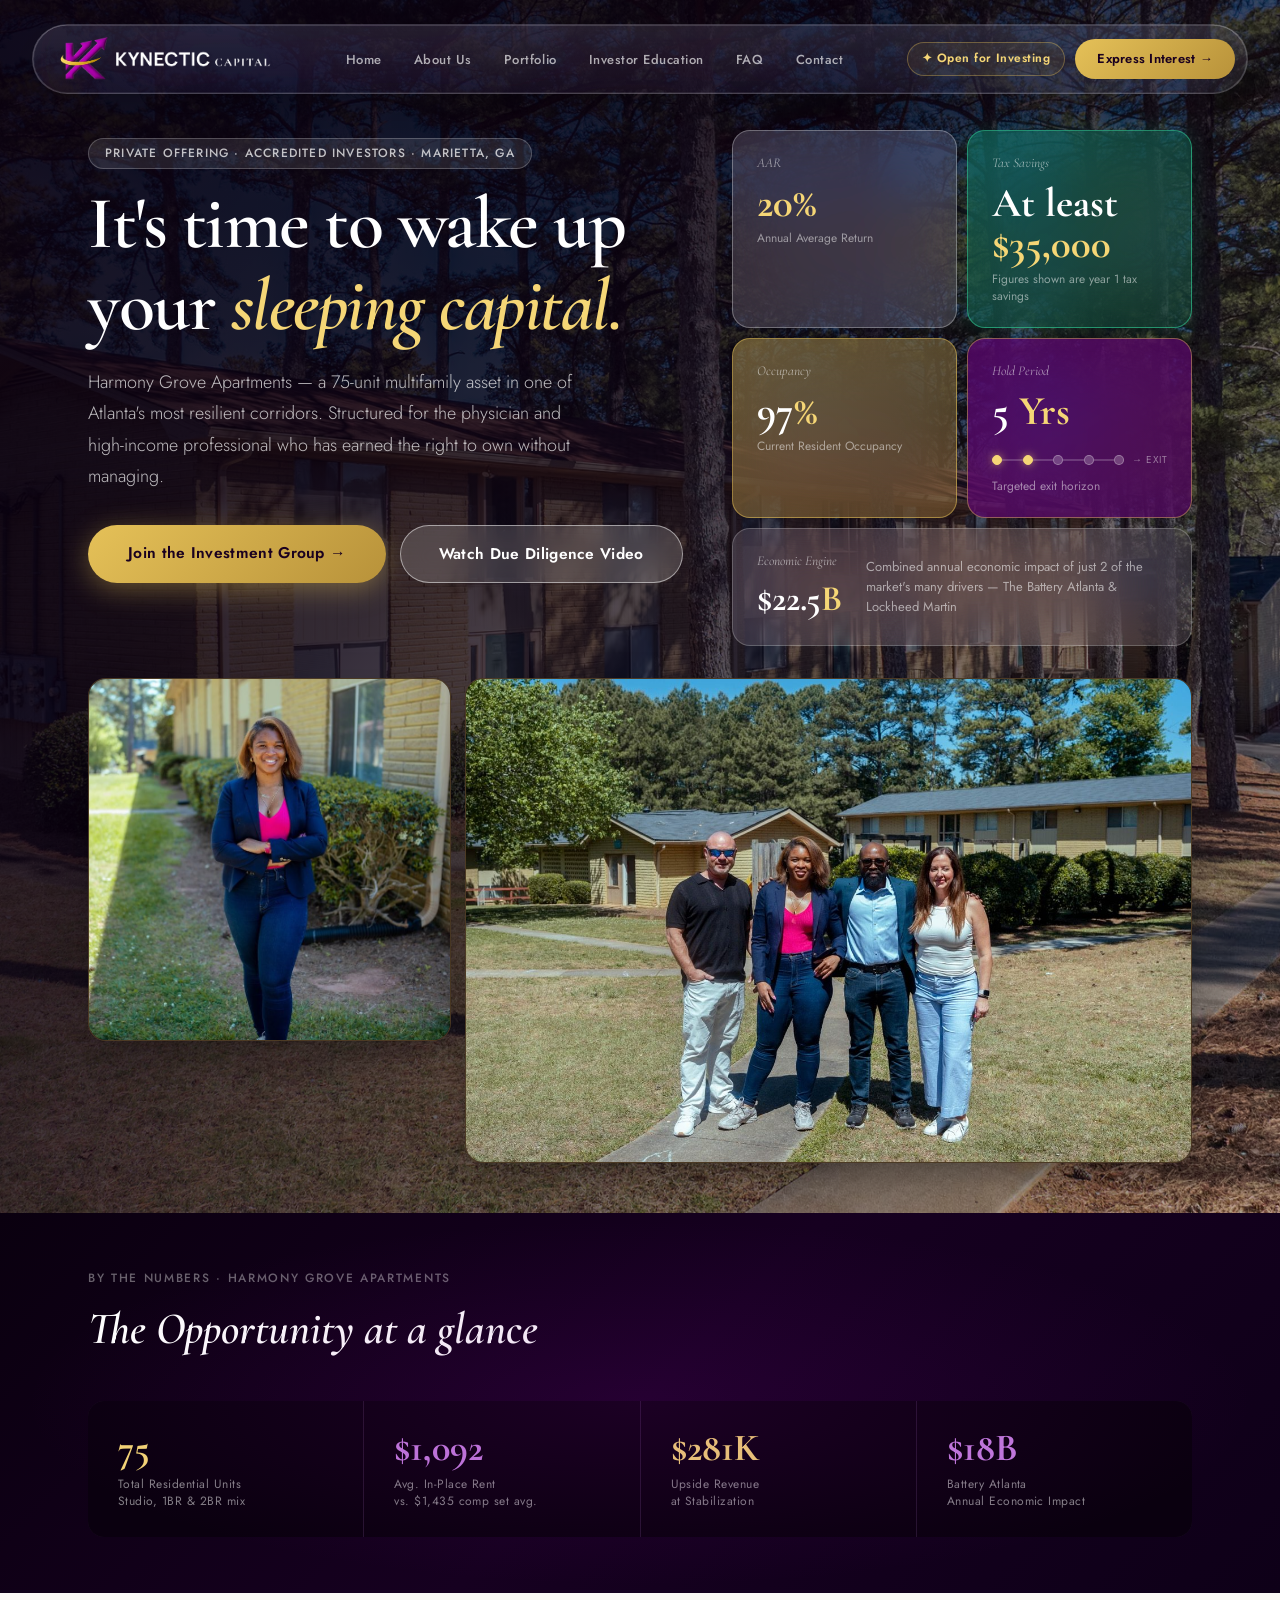
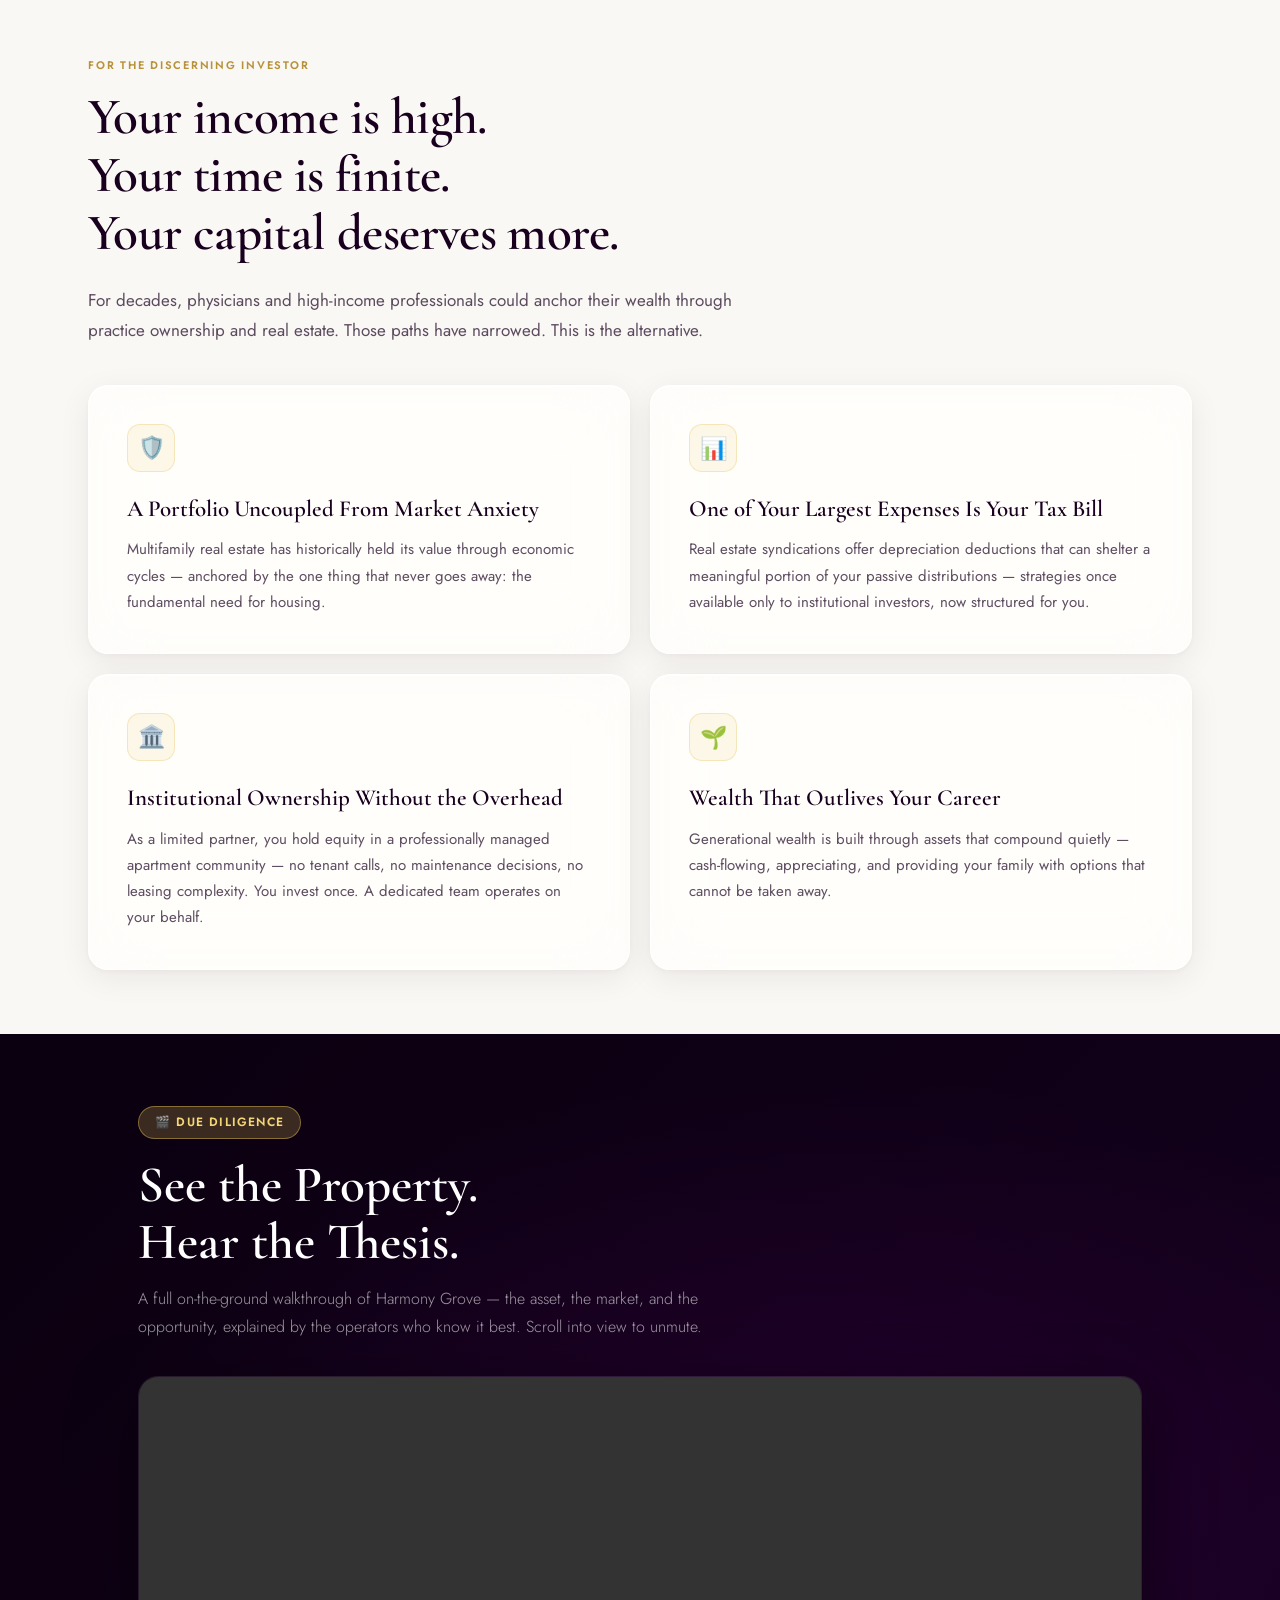
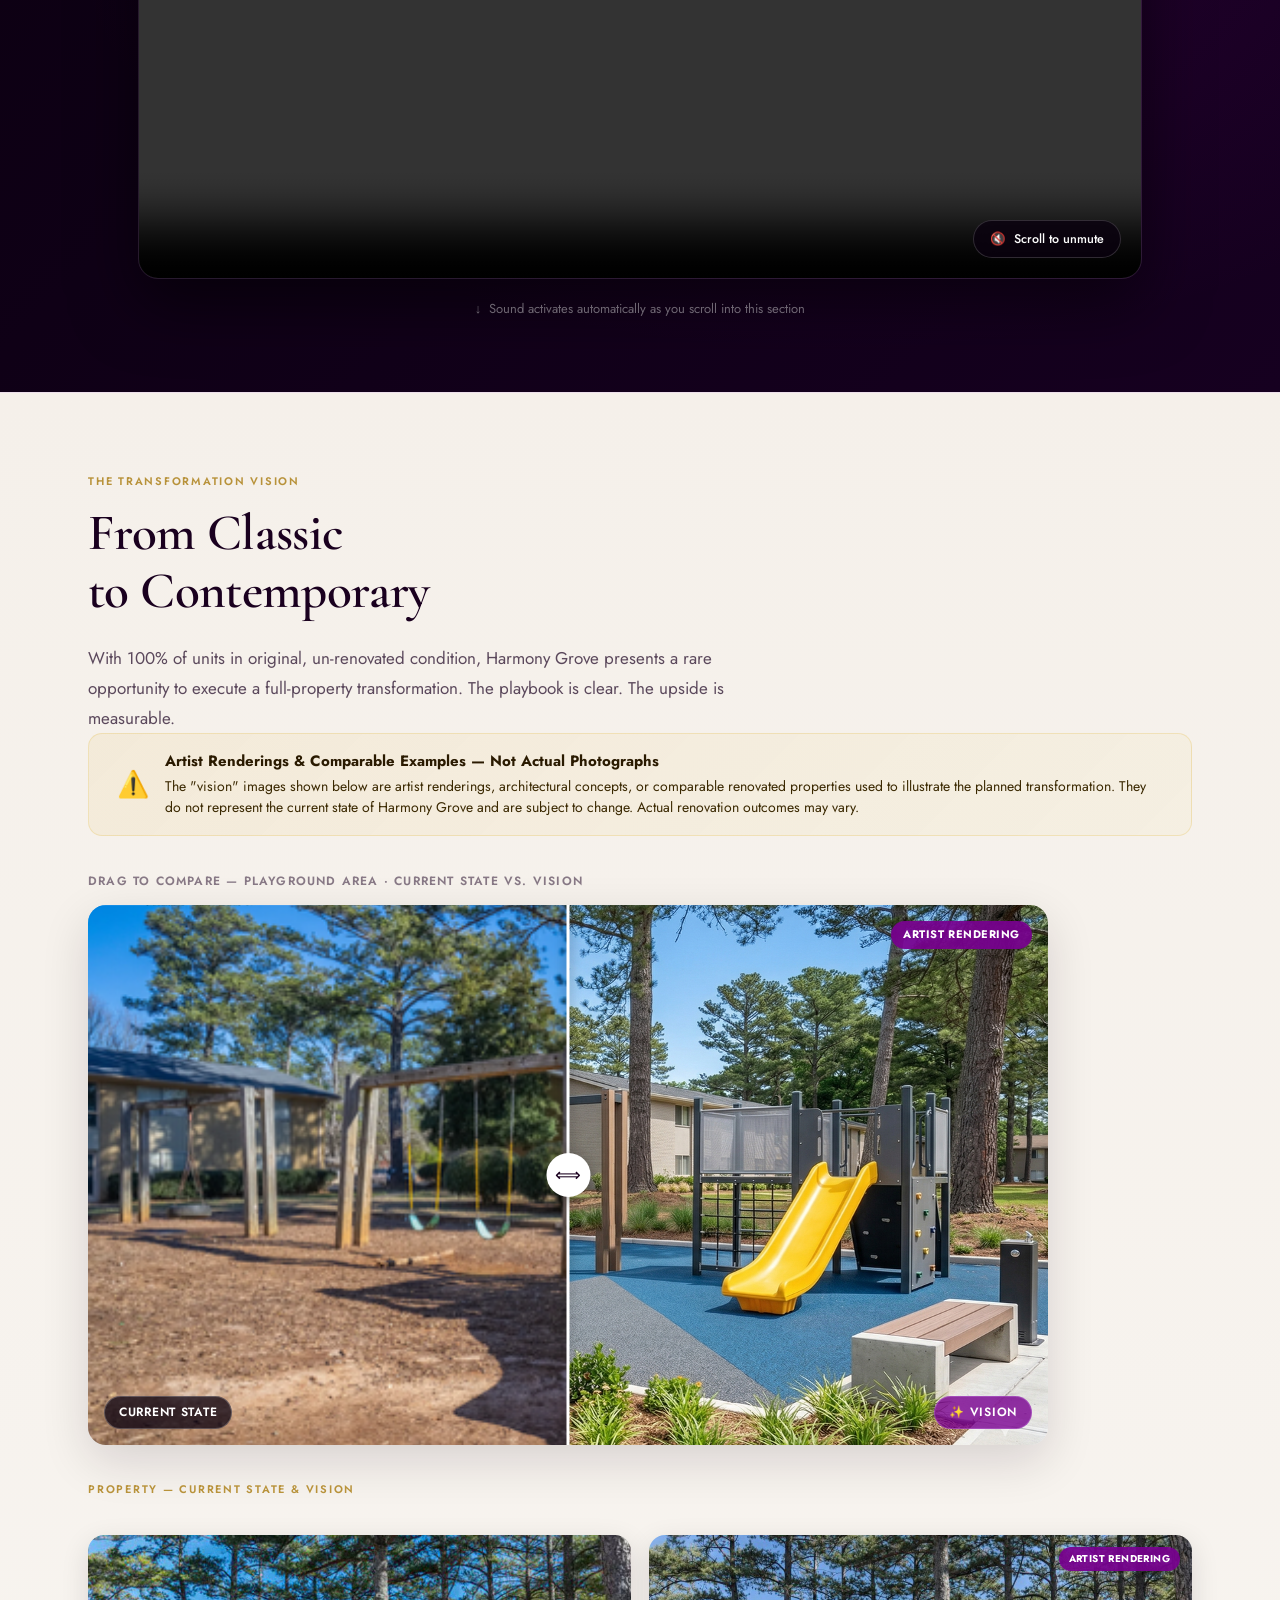
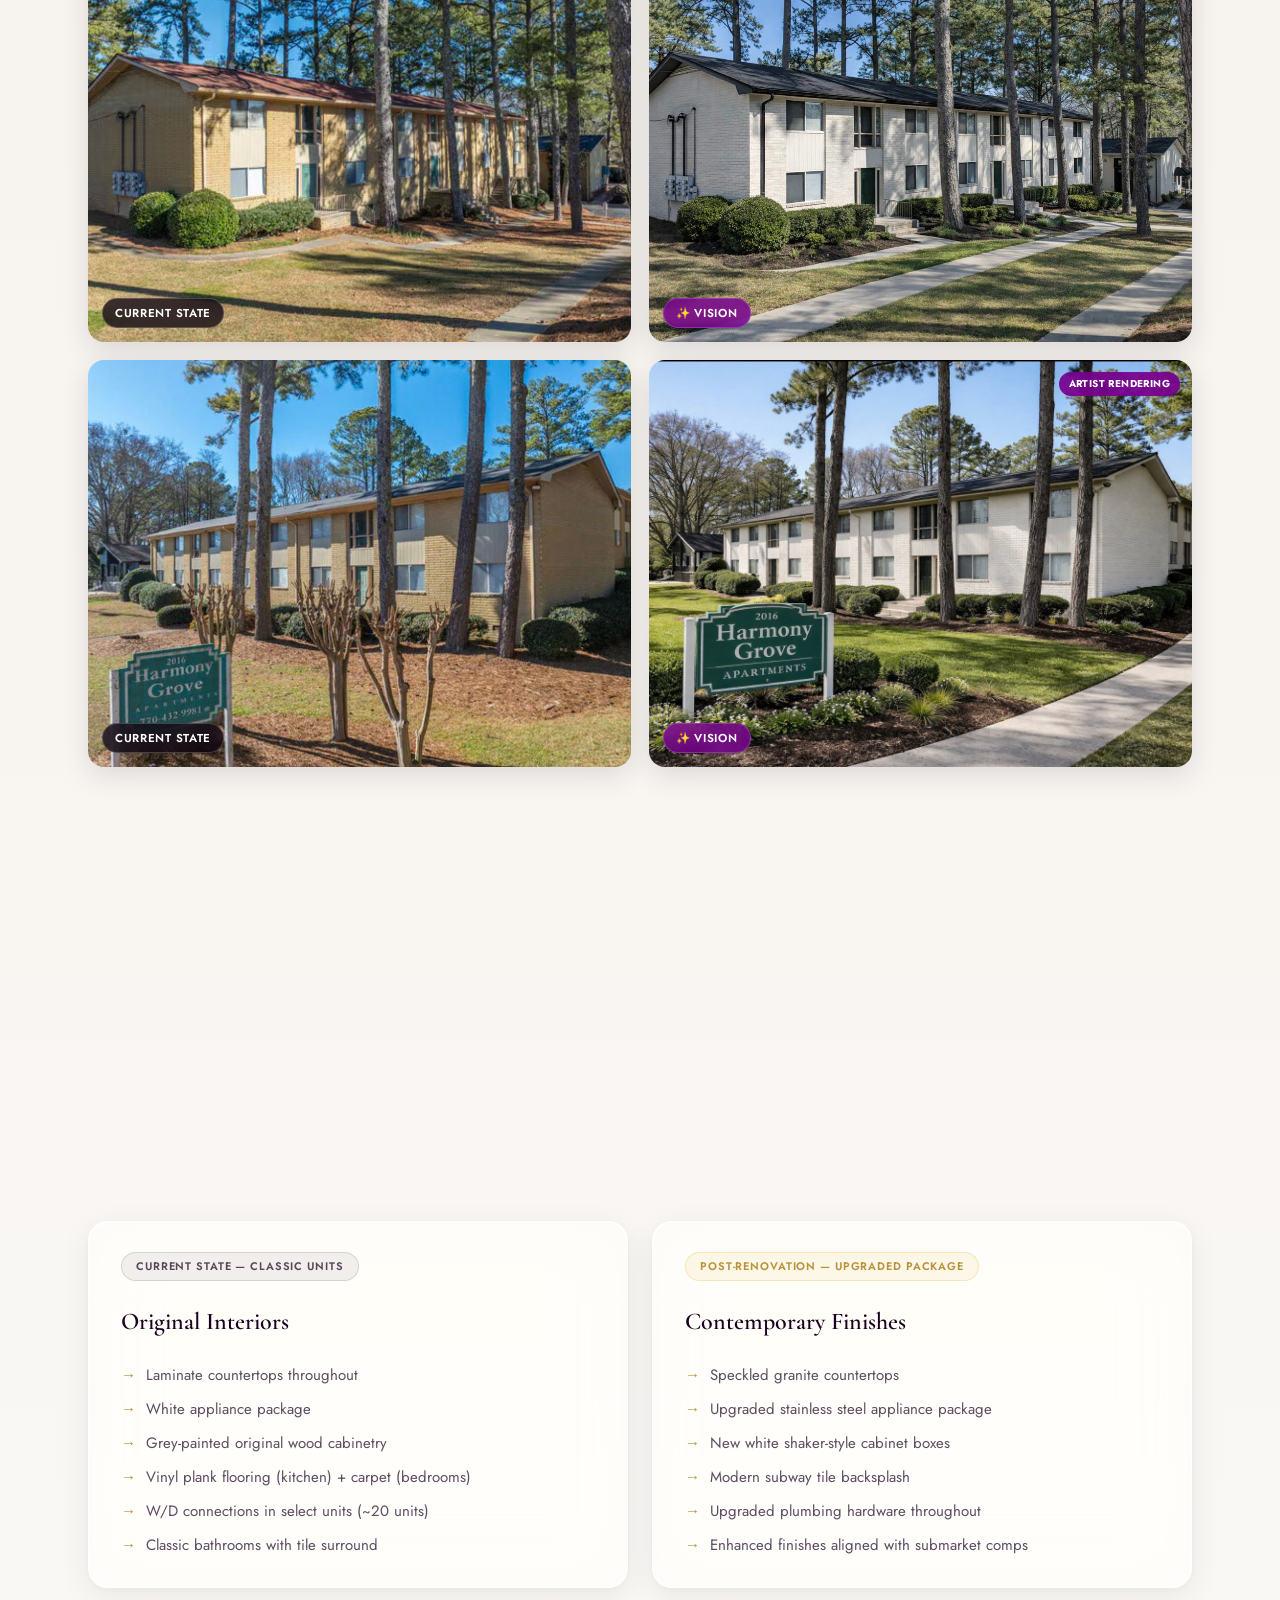
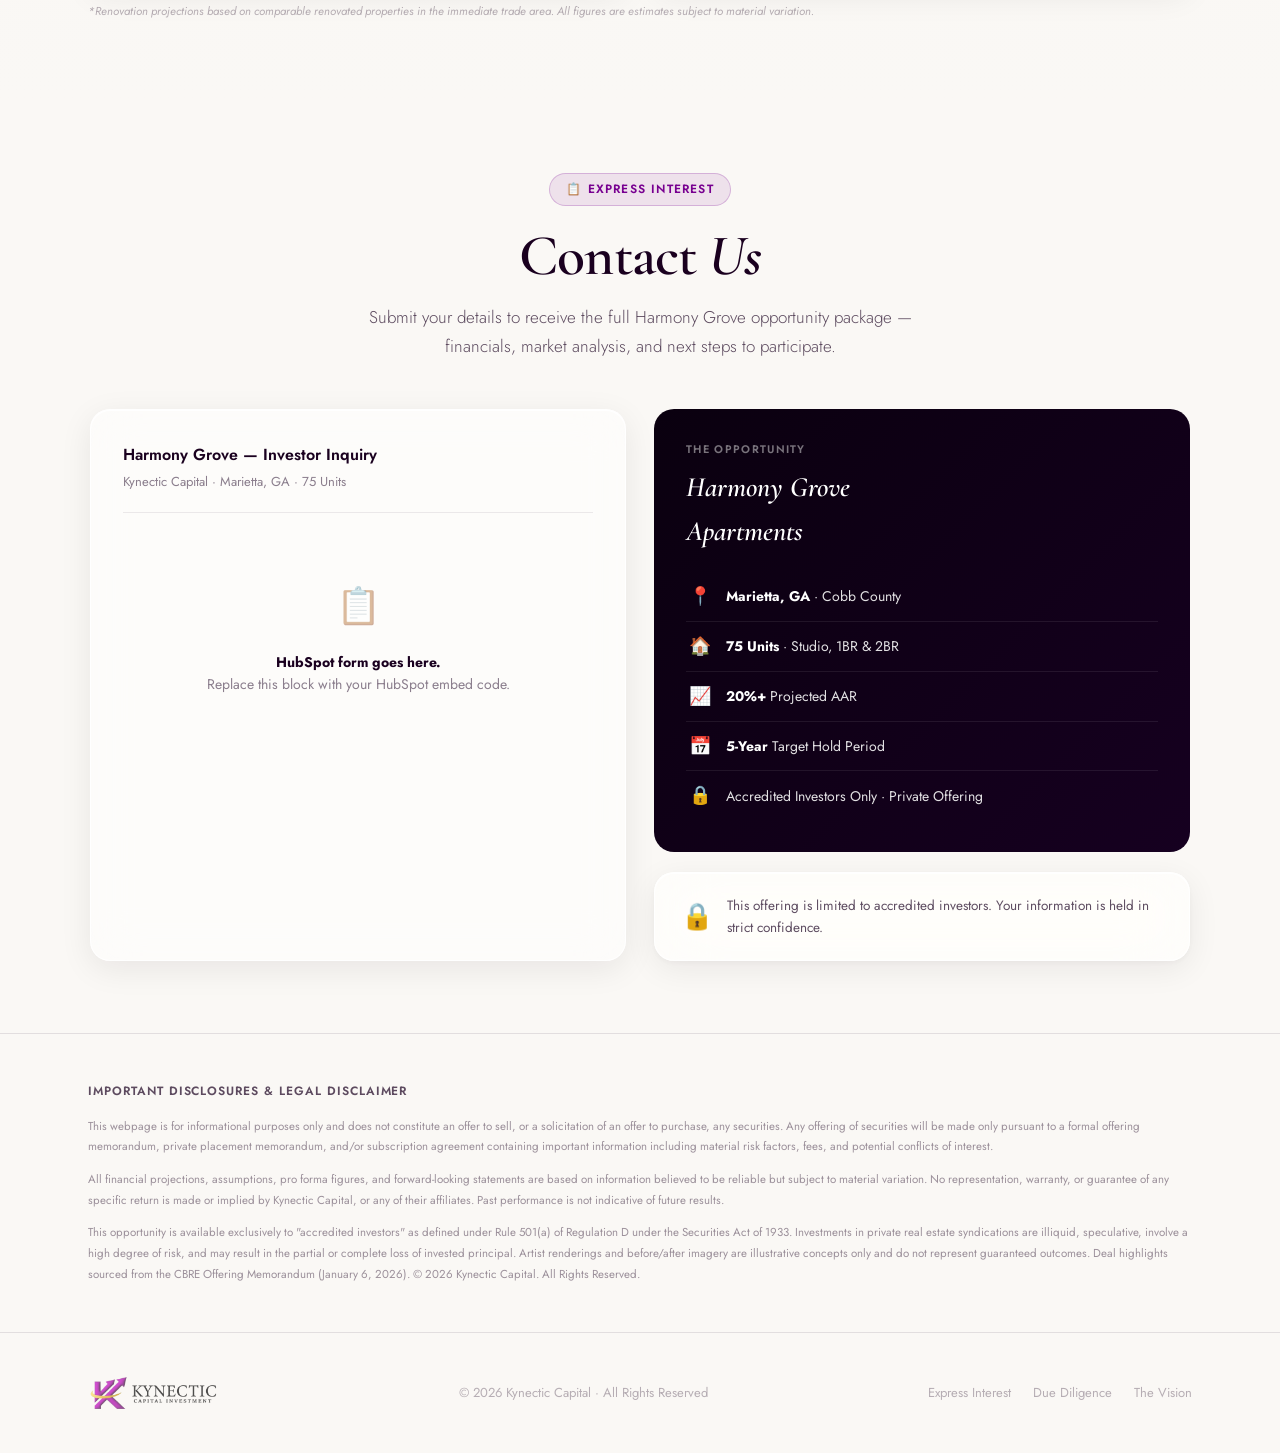
==== HarmonyGrove_Kynectic.html @ 3ecfe7b4 "Initial commit: Kynectic Capital website" ====
<!DOCTYPE html>
<html lang="en">
<head>
    <meta charset="UTF-8">
    <meta name="viewport" content="width=device-width, initial-scale=1.0">
    <title>Harmony Grove | Investment Opportunity | Kynectic Capital</title>
    <meta name="description" content="Harmony Grove Apartments — a 75-unit multifamily value-add opportunity in Marietta, GA. Presented by Kynectic Capital.">
    <link rel="preconnect" href="https://fonts.googleapis.com">
    <link rel="preconnect" href="https://fonts.gstatic.com" crossorigin>
    <link href="https://fonts.googleapis.com/css2?family=Cormorant+Garamond:ital,wght@0,300;0,400;0,500;0,600;0,700;1,300;1,400;1,600&family=Jost:wght@300;400;500;600&display=swap" rel="stylesheet">
    <style>
        *, *::before, *::after { margin: 0; padding: 0; box-sizing: border-box; }

        :root {
            --bg: #faf8f5;
            --bg-sec: #f5f0ea;
            /* Kynectic Purple */
            --purple: #780090;
            --deep: #560068;
            --purple-light: #9A00B4;
            --purple-dim: rgba(120,0,144,0.09);
            --purple-border: rgba(120,0,144,0.22);
            /* Kynectic Gold */
            --gold: #e5c158;
            --gold-dk: #b8923a;
            --gold-lt: #f5d676;
            --gold-dim: rgba(229,193,88,0.12);
            --gold-border: rgba(229,193,88,0.32);
            /* Dark */
            --navy: #0a000f;
            --navy-2: #160020;
            /* Text */
            --text: #1a001f;
            --t70: rgba(26,0,31,0.70);
            --t50: rgba(26,0,31,0.50);
            --t30: rgba(26,0,31,0.30);
            --t10: rgba(26,0,31,0.10);
            --t06: rgba(26,0,31,0.06);
            /* Glass */
            --glass: rgba(255,255,255,0.55);
            --glass-b: rgba(255,255,255,0.82);
            --r-card: 20px;
            --r-pill: 100px;
            --ff-d: 'Cormorant Garamond', Georgia, serif;
            --ff-b: 'Jost', -apple-system, sans-serif;
        }

        html { scroll-behavior: smooth; }
        body { background: var(--bg); color: var(--text); font-family: var(--ff-b); font-size: 16px; line-height: 1.6; overflow-x: hidden; }

        /* ── Ambient orbs ── */
        .amb { position: fixed; border-radius: 50%; pointer-events: none; z-index: 0; filter: blur(90px); }
        .amb-1 { width:800px;height:800px;top:-10%;right:-5%; background:radial-gradient(circle,rgba(120,0,144,0.08) 0%,transparent 68%); }
        .amb-2 { width:600px;height:600px;bottom:10%;left:-8%; background:radial-gradient(circle,rgba(229,193,88,0.06) 0%,transparent 68%); }

        /* ── NAV ── */
        .nav-wrap {
            position: fixed; top: 24px; left: 0; right: 0; z-index: 1000;
            padding: 0 32px; pointer-events: none;
        }
        #nav {
            max-width: 1320px; margin: 0 auto;
            display: flex; align-items: center; gap: 32px;
            padding: 12px 12px 12px 24px; border-radius: 100px;
            pointer-events: all;
            background: linear-gradient(180deg, rgba(255,255,255,0.10) 0%, rgba(255,255,255,0.04) 100%);
            border: 0.5px solid rgba(255,255,255,0.16);
            backdrop-filter: blur(64px) saturate(200%) brightness(1.06) contrast(1.04);
            -webkit-backdrop-filter: blur(64px) saturate(200%) brightness(1.06) contrast(1.04);
            box-shadow:
                inset 0 0.5px 0 rgba(255,255,255,0.28),
                inset 0 -1px 0 rgba(255,255,255,0.08),
                inset 1px 0 0 rgba(255,255,255,0.10),
                inset -1px 0 0 rgba(255,255,255,0.10),
                0 2px 4px rgba(0,0,0,0.08),
                0 12px 40px rgba(0,0,0,0.22),
                0 0 0 0.5px rgba(0,0,0,0.10);
        }
        .nav-brand { display:flex; align-items:center; gap:10px; text-decoration:none; }
        .nav-logo { height:34px; width:auto; object-fit:contain; }
        .nav-brand-name { font-family:'Cormorant Garamond', Georgia, serif; font-size:20px; letter-spacing:0.02em; color:#fff; }
        .nav-links { display:flex; gap:4px; flex:1; justify-content:center; list-style:none; margin:0; padding:0; }
        .nav-link { font-size:13px; font-weight:500; color:rgba(255,255,255,0.65); text-decoration:none; letter-spacing:0.04em; padding:8px 14px; border-radius:100px; transition:color .2s, background .2s; }
        .nav-link:hover { color:#fff; background:rgba(255,255,255,0.06); }
        .nav-offering-link { font-size:12px; font-weight:600; letter-spacing:0.04em; color:#f5d676; text-decoration:none; padding:6px 14px; border-radius:100px; border:1px solid rgba(229,193,88,0.35); background:rgba(229,193,88,0.08); transition:all .2s; }
        .nav-offering-link:hover { background:rgba(229,193,88,0.16); border-color:rgba(229,193,88,0.55); }
        .nav-cta { display:inline-flex; align-items:center; gap:8px; padding:10px 22px; border-radius:100px; font-size:13px; font-weight:600; letter-spacing:0.02em; text-decoration:none; background:linear-gradient(135deg,#e5c158,#b8923a); color:#1a001f; transition:all .25s; }
        .nav-cta:hover { transform:translateY(-1px); box-shadow:0 6px 24px rgba(229,193,88,0.40); }
        .nav-actions { display:flex; gap:10px; align-items:center; }
        @media(max-width:860px){ .nav-links{display:none} }

        /* ── BUTTONS ── */
        .btn { text-decoration:none; display:inline-block; cursor:pointer; font-family:var(--ff-b); letter-spacing:.02em; transition:all .26s ease; border:none; }
        .btn-primary {
            padding:13px 30px; font-size:14px; font-weight:600;
            background: linear-gradient(135deg, #780090 0%, #560068 100%);
            color:#fff; border-radius:var(--r-pill);
            box-shadow: 0 4px 20px rgba(120,0,144,0.38);
        }
        .btn-primary:hover { transform:translateY(-2px); box-shadow:0 8px 32px rgba(120,0,144,0.50); filter:brightness(1.07); }
        .btn-primary-lg { padding:16px 40px; font-size:15.5px; font-weight:600; border-radius:var(--r-pill); background:linear-gradient(135deg,#780090,#560068); color:#fff; box-shadow:0 6px 28px rgba(120,0,144,0.40); }
        .btn-primary-lg:hover { transform:translateY(-3px); box-shadow:0 12px 40px rgba(120,0,144,0.50); }
        .btn-gold-lg {
            padding:16px 40px; font-size:15.5px; font-weight:600; border-radius:var(--r-pill);
            background:linear-gradient(135deg,#e5c158,#b8923a);
            color:#1a001f; box-shadow:0 6px 28px rgba(229,193,88,0.40);
        }
        .btn-gold-lg:hover { transform:translateY(-3px); box-shadow:0 12px 40px rgba(229,193,88,0.50); }
        .btn-ghost {
            padding:12px 28px; font-size:13.5px; font-weight:500;
            background:rgba(255,255,255,0.75); border:1.5px solid rgba(26,0,31,0.18);
            color:var(--text); border-radius:var(--r-pill); backdrop-filter:blur(12px);
        }
        .btn-ghost:hover { background:rgba(255,255,255,0.96); border-color:rgba(26,0,31,0.30); transform:translateY(-1px); }
        .btn-ghost-lg { padding:15px 36px; font-size:15.5px; font-weight:500; border-radius:var(--r-pill); background:rgba(255,255,255,0.80); border:1.5px solid rgba(26,0,31,0.20); color:var(--text); backdrop-filter:blur(14px); }
        .btn-ghost-lg:hover { background:rgba(255,255,255,0.96); border-color:rgba(26,0,31,0.35); transform:translateY(-2px); box-shadow:0 8px 24px rgba(26,0,31,0.10); }
        .btn-hero-white {
            padding:16px 38px; font-size:15.5px; font-weight:600; border-radius:var(--r-pill);
            background:rgba(255,255,255,0.16); border:1.5px solid rgba(255,255,255,0.50);
            color:#fff; backdrop-filter:blur(12px);
        }
        .btn-hero-white:hover { background:rgba(255,255,255,0.26); border-color:rgba(255,255,255,0.80); transform:translateY(-2px); }

        /* ── HERO ── */
        .hero {
            position:relative;
            display:flex; flex-direction:column; align-items:stretch; overflow:hidden;
        }
        .hero-vid-wrap { position:absolute; inset:0; z-index:0; }
        .hero-vid-wrap video { width:100%; height:100%; object-fit:cover; object-position:center; }
        .hero-vid-wrap::after {
            content:''; position:absolute; inset:0;
            background: linear-gradient(
                130deg,
                rgba(10,0,15,0.94) 0%,
                rgba(10,0,15,0.82) 38%,
                rgba(10,0,15,0.55) 65%,
                rgba(10,0,15,0.25) 100%
            );
        }
        .hero-content {
            position:relative; z-index:2;
            max-width:1200px; margin:0 auto;
            padding:130px 48px 32px; width:100%;
            display:grid;
            grid-template-columns:1fr 460px;
            gap:40px;
            align-items:start;
        }
        .hero-text { padding-top:8px; }
        .hero-gallery {
            position:relative; z-index:2;
            max-width:1200px; margin:0 auto;
            padding:0 48px 50px; width:100%;
            display:grid;
            grid-template-columns:1fr 2fr;
            gap:14px;
        }
        .hg-photo {
            border-radius:18px; overflow:hidden;
            border:1px solid rgba(229,193,88,0.30);
            box-shadow:0 18px 50px -16px rgba(0,0,0,0.55);
            aspect-ratio:1 / 1;
            background:#0a000f;
        }
        .hg-photo.hg-photo--wide { aspect-ratio: auto; height:100%; }
        .hg-photo img { width:100%; height:100%; object-fit:cover; display:block; }
        @media (max-width:980px) {
            .hero-gallery { grid-template-columns:1fr; padding-bottom:32px; }
            .hg-photo, .hg-photo.hg-photo--wide { aspect-ratio:16/10; height:auto; }
        }
        .hero-text { display:flex; flex-direction:column; }
        .hero-tag {
            display:inline-block; padding:5px 16px; margin-bottom:14px;
            background:rgba(255,255,255,0.10); border:1px solid rgba(255,255,255,0.22);
            border-radius:var(--r-pill); font-size:12px; font-weight:500; letter-spacing:.10em;
            text-transform:uppercase; color:rgba(255,255,255,0.72); width:fit-content;
        }
        .hero-title {
            font-family:var(--ff-d); font-size:clamp(42px,5.8vw,78px);
            font-weight:600; line-height:1.10; letter-spacing:-.020em;
            margin-bottom:20px; color:#fff;
        }
        .hero-title em { font-style:italic; color:#f5d676; }
        .hero-sub {
            font-size:clamp(15px,1.8vw,18px); color:rgba(255,255,255,0.72);
            max-width:500px; line-height:1.75; margin-bottom:32px; font-weight:300;
        }
        .hero-ctas { display:flex; gap:14px; flex-wrap:wrap; }

        /* ── HERO BENTO CARDS ── */
        .hero-bento {
            display:grid;
            grid-template-columns:1fr 1fr;
            grid-template-rows:auto auto auto;
            gap:10px;
        }
        .hb-card {
            border-radius:18px;
            padding:22px 24px;
            backdrop-filter:blur(32px) saturate(200%);
            -webkit-backdrop-filter:blur(32px) saturate(200%);
            position:relative; overflow:hidden;
        }
        .hb-frost {
            background:rgba(240,235,245,0.16);
            border:1px solid rgba(255,255,255,0.30);
        }
        .hb-navy-card {
            background:linear-gradient(145deg, rgba(120,0,144,0.55), rgba(86,0,104,0.65));
            border:1px solid rgba(229,193,88,0.45);
            display:flex; flex-direction:column; justify-content:space-between;
        }
        .hb-tax-card {
            background:linear-gradient(135deg,rgba(16,185,129,0.38),rgba(4,120,87,0.28));
            border:1px solid rgba(52,211,153,0.55);
            box-shadow:0 0 24px rgba(16,185,129,0.18);
        }
        .hb-gold-card {
            background:linear-gradient(135deg,rgba(229,193,88,0.40),rgba(184,146,58,0.32));
            border:1px solid rgba(229,193,88,0.50);
        }
        .hb-wide {
            grid-column:span 2;
            background:rgba(240,235,245,0.12);
            border:1px solid rgba(255,255,255,0.22);
            display:flex; align-items:center; gap:24px;
        }
        .hb-lbl {
            font-family:var(--ff-d); font-size:13.5px; font-style:italic;
            color:rgba(255,255,255,0.55); margin-bottom:8px; display:block;
        }
        .hb-val {
            font-family:var(--ff-d); font-size:clamp(30px,3.2vw,46px);
            font-weight:700; color:#fff; line-height:1; margin-bottom:6px; display:block;
        }
        .hb-accent { color:#f5d676; }
        .hb-sub {
            font-size:12px; color:rgba(255,255,255,0.50); line-height:1.45; display:block;
        }
        .hb-sparkline { margin:14px 0 10px; }
        .hb-sparkline svg { display:block; }
        .hb-timeline {
            display:flex; align-items:center; gap:0; margin:14px 0 10px; flex-wrap:nowrap;
        }
        .hb-yr-dot {
            width:10px; height:10px; border-radius:50%;
            background:rgba(255,255,255,0.22); border:1.5px solid rgba(255,255,255,0.30);
            flex-shrink:0;
        }
        .hb-yr-dot.active { background:#f5d676; border-color:#f5d676; box-shadow:0 0 8px rgba(245,214,118,0.60); }
        .hb-yr-line { flex:1; height:1.5px; background:rgba(255,255,255,0.18); min-width:8px; }
        .hb-exit { font-size:10px; color:rgba(255,255,255,0.45); margin-left:8px; letter-spacing:.05em; }
        .hb-wide-val { flex-shrink:0; }
        .hb-wide-text { font-size:13px; color:rgba(255,255,255,0.55); line-height:1.55; }

        /* ── STATS DARK BANNER ── */
        .stats-dark {
            background:linear-gradient(135deg,#0a000f,#160020 50%,#0e0018);
            padding:56px 0; position:relative; z-index:1;
        }
        .stats-dark::before { content:''; position:absolute; inset:0; background:radial-gradient(ellipse at 50% 50%,rgba(120,0,144,0.16) 0%,transparent 68%); pointer-events:none; }
        .stats-dark-inner { max-width:1200px; margin:0 auto; padding:0 48px; }
        .stats-dark-top { font-size:12px; font-weight:500; letter-spacing:.14em; text-transform:uppercase; color:rgba(255,255,255,0.38); margin-bottom:6px; }
        .stats-dark-title { font-family:var(--ff-d); font-size:clamp(28px,3.5vw,46px); font-weight:600; color:#fff; margin-bottom:36px; font-style:italic; }
        .stats-dark-grid { display:grid; grid-template-columns:repeat(4,1fr); gap:1px; background:rgba(255,255,255,0.08); border-radius:16px; overflow:hidden; }
        .sd-stat { padding:28px 30px; background:#0a000f; transition:background .3s; }
        .sd-stat:hover { background:#160020; }
        .sd-val { font-family:var(--ff-d); font-size:clamp(28px,3vw,42px); font-weight:700; line-height:1; margin-bottom:8px; }
        .sd-val.purple-val { color:#c47de0; }
        .sd-val.gold-val { color:#f5d676; }
        .sd-lbl { font-size:12px; color:rgba(255,255,255,0.50); letter-spacing:.04em; line-height:1.4; }

        /* ── GENERIC LAYOUT ── */
        section { position:relative; z-index:1; }
        .container { max-width:1200px; margin:0 auto; padding:0 48px; }
        .sec { padding:64px 0; }
        .sec-lbl { font-size:11px; font-weight:600; letter-spacing:.16em; text-transform:uppercase; color:var(--gold-dk); margin-bottom:14px; }
        .sec-title { font-family:var(--ff-d); font-size:clamp(32px,4vw,54px); font-weight:600; line-height:1.13; letter-spacing:-.012em; margin-bottom:22px; }
        .sec-body { font-size:17px; color:var(--t70); line-height:1.78; max-width:680px; }
        .rule { width:44px; height:2.5px; background:linear-gradient(90deg,var(--gold),transparent); margin-bottom:22px; border-radius:2px; }

        /* ── GLASS CARD ── */
        .gc {
            background:rgba(255,255,255,0.52);
            backdrop-filter:blur(32px) saturate(220%) brightness(1.02);
            -webkit-backdrop-filter:blur(32px) saturate(220%) brightness(1.02);
            border:1px solid rgba(255,255,255,0.82);
            border-radius:var(--r-card);
            box-shadow:0 8px 32px rgba(26,0,31,0.07),0 2px 6px rgba(26,0,31,0.04),inset 0 1px 0 rgba(255,255,255,0.96),inset 0 -1px 0 rgba(255,255,255,0.22);
            transition:transform .32s ease,box-shadow .32s ease,background .32s ease;
        }
        .gc:hover {
            background:rgba(255,255,255,0.70);
            transform:translateY(-5px);
            box-shadow:0 20px 52px rgba(120,0,144,0.10),0 6px 16px rgba(26,0,31,0.06),inset 0 1px 0 rgba(255,255,255,0.98);
        }

        /* ── WHY SECTION ── */
        .why-intro { max-width:680px; margin-bottom:40px; }
        .why-grid { display:grid; grid-template-columns:1fr 1fr; gap:20px; }
        .why-card { padding:38px; }
        .why-icon { width:48px; height:48px; border-radius:13px; display:flex; align-items:center; justify-content:center; background:var(--gold-dim); border:1px solid var(--gold-border); font-size:22px; margin-bottom:22px; }
        .why-card h3 { font-family:var(--ff-d); font-size:23px; font-weight:600; margin-bottom:12px; line-height:1.32; }
        .why-card p { font-size:15px; color:var(--t70); line-height:1.75; }

        /* ── DEAL HIGHLIGHTS ── */
        .hl-sec { background:linear-gradient(180deg,rgba(245,240,234,0.70) 0%,rgba(250,248,245,0.10) 100%); }
        .hl-grid { display:grid; grid-template-columns:repeat(3,1fr); gap:18px; margin-top:36px; }
        .hl-card { padding:34px 28px; text-align:center; }
        .hl-val { font-family:var(--ff-d); font-size:40px; font-weight:700; color:var(--purple); line-height:1; margin-bottom:8px; }
        .hl-lbl { font-size:13px; color:var(--t70); letter-spacing:.04em; line-height:1.45; }
        .hl-rule { width:30px; height:2px; background:linear-gradient(90deg,var(--gold),transparent); margin:13px auto; border-radius:2px; }
        .hl-desc { font-size:13px; color:var(--t30); line-height:1.5; }
        .upside-strip {
            margin-top:28px; padding:28px 36px;
            background:linear-gradient(135deg,#0a000f,#160020);
            border-radius:18px;
            display:flex; align-items:center; justify-content:space-around; flex-wrap:wrap; gap:24px;
        }
        .u-stat { text-align:center; }
        .u-val { font-family:var(--ff-d); font-size:34px; font-weight:700; color:#f5d676; }
        .u-lbl { font-size:11px; color:rgba(255,255,255,0.48); text-transform:uppercase; letter-spacing:.07em; margin-top:4px; }

        /* ── DUE DILIGENCE VIDEO ── */
        .dd-section { padding:72px 0; background:linear-gradient(135deg,#0a000f,#160020); overflow:hidden; position:relative; z-index:1; }
        .dd-section::before { content:''; position:absolute; inset:0; background:radial-gradient(ellipse at 65% 50%,rgba(120,0,144,0.18) 0%,transparent 65%); pointer-events:none; }
        .dd-inner { max-width:1100px; margin:0 auto; padding:0 48px; }
        .dd-tag { display:inline-flex; align-items:center; gap:8px; padding:6px 16px; background:rgba(229,193,88,0.22); border:1px solid rgba(229,193,88,0.45); border-radius:var(--r-pill); font-size:12px; font-weight:600; letter-spacing:.10em; text-transform:uppercase; color:#f5d676; margin-bottom:18px; }
        .dd-title { font-family:var(--ff-d); font-size:clamp(32px,4vw,52px); font-weight:600; color:#fff; margin-bottom:14px; line-height:1.12; }
        .dd-sub { font-size:16px; color:rgba(255,255,255,0.60); max-width:600px; line-height:1.72; margin-bottom:36px; font-weight:300; }
        .dd-video-wrap { position:relative; border-radius:20px; overflow:hidden; box-shadow:0 24px 64px rgba(0,0,0,0.55); border:1px solid rgba(255,255,255,0.10); }
        .dd-video-wrap video { width:100%; display:block; }
        .dd-sound-indicator { position:absolute; bottom:20px; right:20px; display:flex; align-items:center; gap:8px; padding:8px 16px; border-radius:var(--r-pill); background:rgba(10,0,15,0.75); border:1px solid rgba(255,255,255,0.16); backdrop-filter:blur(12px); font-size:12.5px; font-weight:500; color:#fff; transition:all .4s ease; }
        .dd-sound-indicator.sound-on { background:rgba(120,0,144,0.75); border-color:rgba(196,125,224,0.45); }
        .scroll-hint { margin-top:20px; display:flex; align-items:center; gap:8px; font-size:13px; color:rgba(255,255,255,0.40); justify-content:center; }

        /* ── BEFORE / AFTER ── */
        .ba-section { padding:80px 0; position:relative; z-index:1; background:linear-gradient(180deg,var(--bg-sec) 0%,var(--bg) 100%); border-top:1px solid rgba(120,0,144,0.10); }
        .ba-alert-bar { width:100%; padding:16px 28px; margin-bottom:36px; background:linear-gradient(135deg,rgba(229,193,88,0.12),rgba(245,214,118,0.08)); border:1.5px solid rgba(229,193,88,0.30); border-radius:14px; display:flex; align-items:center; gap:16px; }
        .ba-alert-icon { font-size:26px; flex-shrink:0; }
        .ba-alert-text { font-size:14px; color:#3a2800; line-height:1.55; }
        .ba-alert-text strong { color:#2a1a00; display:block; font-size:15px; margin-bottom:2px; }
        .ba-slider-wrap { margin-bottom:36px; }
        .ba-slider-label { font-size:12px; font-weight:600; letter-spacing:.10em; text-transform:uppercase; color:var(--t50); margin-bottom:14px; }
        .ba-compare { position:relative; border-radius:18px; overflow:hidden; box-shadow:0 16px 48px rgba(26,0,31,0.14); user-select:none; cursor:ew-resize; aspect-ratio:16/9; max-height:540px; }
        .ba-before-img,.ba-after-img { position:absolute; top:0; left:0; width:100%; height:100%; object-fit:cover; }
        .ba-after-clip { position:absolute; top:0; left:0; right:0; bottom:0; overflow:hidden; clip-path:inset(0 50% 0 0); }
        .ba-after-clip img { width:100%; height:100%; object-fit:cover; position:absolute; top:0; left:0; }
        .ba-divider { position:absolute; top:0; bottom:0; left:50%; width:3px; background:#fff; transform:translateX(-50%); box-shadow:0 0 12px rgba(0,0,0,0.45); pointer-events:none; }
        .ba-divider-btn { position:absolute; top:50%; left:50%; transform:translate(-50%,-50%); width:44px; height:44px; background:#fff; border-radius:50%; display:flex; align-items:center; justify-content:center; font-size:18px; box-shadow:0 4px 16px rgba(0,0,0,0.30); pointer-events:none; }
        .ba-label-before,.ba-label-after { position:absolute; bottom:16px; padding:6px 14px; border-radius:var(--r-pill); font-size:12px; font-weight:600; letter-spacing:.06em; text-transform:uppercase; }
        .ba-label-before { left:16px; background:rgba(10,0,15,0.75); color:#fff; border:1px solid rgba(255,255,255,0.22); }
        .ba-label-after { right:16px; background:rgba(120,0,144,0.80); color:#fff; border:1px solid rgba(196,125,224,0.40); }
        .rendering-badge { position:absolute; top:16px; right:16px; padding:5px 12px; background:rgba(120,0,144,0.92); border-radius:var(--r-pill); font-size:11px; font-weight:700; color:#fff; letter-spacing:.05em; text-transform:uppercase; }
        .ba-grid { display:grid; grid-template-columns:1fr 1fr; gap:18px; margin-top:36px; }
        .ba-grid-item { position:relative; border-radius:16px; overflow:hidden; aspect-ratio:4/3; box-shadow:0 8px 28px rgba(26,0,31,0.12); }
        .ba-grid-item img { width:100%; height:100%; object-fit:cover; transition:transform .5s ease; }
        .ba-grid-item:hover img { transform:scale(1.04); }
        .ba-item-tag { position:absolute; bottom:14px; left:14px; padding:5px 12px; border-radius:var(--r-pill); font-size:11.5px; font-weight:600; letter-spacing:.06em; text-transform:uppercase; backdrop-filter:blur(8px); }
        .ba-item-tag.current { background:rgba(10,0,15,0.75); color:#fff; border:1px solid rgba(255,255,255,0.20); }
        .ba-item-tag.rendering { background:rgba(120,0,144,0.82); color:#fff; border:1px solid rgba(196,125,224,0.35); }
        .ba-rend-overlay { position:absolute; top:12px; right:12px; padding:4px 10px; background:rgba(120,0,144,0.92); border-radius:var(--r-pill); font-size:10px; font-weight:700; color:#fff; letter-spacing:.04em; text-transform:uppercase; }

        /* ── VALUE-ADD ── */
        .reno-grid { display:grid; grid-template-columns:1fr 1fr; gap:24px; margin-top:36px; }
        .reno-card { padding:30px 32px; }
        .badge { display:inline-block; padding:5px 14px; border-radius:var(--r-pill); font-size:11px; font-weight:600; letter-spacing:.08em; text-transform:uppercase; margin-bottom:22px; }
        .badge-b { background:var(--t06); border:1px solid rgba(26,0,31,0.12); color:var(--t70); }
        .badge-a { background:var(--gold-dim); border:1px solid var(--gold-border); color:var(--gold-dk); }
        .reno-card h3 { font-family:var(--ff-d); font-size:24px; font-weight:600; margin-bottom:22px; }
        .reno-list { list-style:none; display:flex; flex-direction:column; gap:10px; }
        .reno-list li { display:flex; align-items:center; gap:10px; font-size:15px; color:var(--t70); }
        .reno-list li::before { content:'→'; color:var(--gold-dk); flex-shrink:0; }

        /* ── HUBSPOT FORM SECTION ── */
        .form-section { padding:72px 0; position:relative; z-index:1; }
        .form-header { text-align:center; margin-bottom:48px; }
        .form-tag { display:inline-flex; align-items:center; gap:8px; padding:6px 16px; background:var(--purple-dim); border:1px solid var(--purple-border); border-radius:var(--r-pill); font-size:12px; font-weight:600; letter-spacing:.10em; text-transform:uppercase; color:var(--purple); margin-bottom:18px; }
        .form-title { font-family:var(--ff-d); font-size:clamp(36px,4.5vw,58px); font-weight:600; line-height:1.12; letter-spacing:-.014em; margin-bottom:14px; }
        .form-sub { font-size:17px; color:var(--t70); line-height:1.72; max-width:600px; margin:0 auto; font-weight:300; }
        .form-grid { display:grid; grid-template-columns:1fr 1fr; gap:28px; max-width:1100px; margin:0 auto; }
        .hs-embed-wrap {
            background:rgba(255,255,255,0.52);
            border:1px solid var(--glass-b);
            border-radius:var(--r-card);
            overflow:hidden;
            box-shadow:0 8px 32px rgba(26,0,31,0.08),inset 0 1px 0 rgba(255,255,255,0.96);
            backdrop-filter:blur(24px);
            padding:32px;
        }
        .hs-embed-header { margin-bottom:24px; padding-bottom:20px; border-bottom:1px solid rgba(26,0,31,0.08); }
        .hs-embed-title { font-weight:600; font-size:16px; color:var(--text); margin-bottom:4px; }
        .hs-embed-sub { font-size:13px; color:var(--t50); }
        /* HubSpot overrides */
        .hs-embed-wrap .hs-form input,
        .hs-embed-wrap .hs-form select,
        .hs-embed-wrap .hs-form textarea {
            border-radius:10px !important;
            border:1.5px solid rgba(26,0,31,0.14) !important;
            font-family:var(--ff-b) !important;
        }
        .hs-embed-wrap .hs-button {
            background:linear-gradient(135deg,#780090,#560068) !important;
            border-radius:var(--r-pill) !important;
            font-family:var(--ff-b) !important;
            letter-spacing:.02em !important;
        }
        .form-details { display:flex; flex-direction:column; gap:20px; }
        .form-deal-card { padding:32px; background:linear-gradient(135deg,#0a000f,#160020); border-radius:var(--r-card); color:#fff; }
        .form-deal-label { font-size:11px; font-weight:600; letter-spacing:.12em; text-transform:uppercase; color:rgba(255,255,255,0.45); margin-bottom:6px; }
        .form-deal-title { font-family:var(--ff-d); font-size:28px; font-weight:600; margin-bottom:18px; font-style:italic; color:#fff; }
        .form-detail-row { display:flex; align-items:center; gap:12px; padding:10px 0; border-bottom:1px solid rgba(255,255,255,0.08); font-size:14px; }
        .form-detail-row:last-child { border-bottom:none; }
        .form-detail-icon { font-size:18px; flex-shrink:0; width:28px; text-align:center; }
        .form-detail-val { color:rgba(255,255,255,0.88); }
        .form-detail-val strong { color:#fff; }
        .form-will-cover { padding:28px; background:rgba(255,255,255,0.50); border:1px solid var(--glass-b); border-radius:var(--r-card); backdrop-filter:blur(20px); box-shadow:0 4px 20px rgba(26,0,31,0.06),inset 0 1px 0 rgba(255,255,255,0.96); }
        .form-cover-title { font-size:12px; font-weight:600; letter-spacing:.10em; text-transform:uppercase; color:var(--purple); margin-bottom:16px; }
        .form-cover-list { list-style:none; display:flex; flex-direction:column; gap:10px; }
        .form-cover-list li { display:flex; align-items:center; gap:10px; font-size:14.5px; color:var(--t70); }
        .form-cover-list li::before { content:'✓'; color:var(--gold-dk); font-weight:700; flex-shrink:0; }

        /* ── DISCLAIMER ── */
        .disc-sec { padding:48px 0; border-top:1px solid var(--t10); }
        .disc-title { font-size:12px; font-weight:600; letter-spacing:.08em; text-transform:uppercase; color:var(--t70); margin-bottom:14px; }
        .disc-text { font-size:11.5px; color:rgba(26,0,31,0.42); line-height:1.80; }
        .disc-text + .disc-text { margin-top:12px; }

        /* ── FOOTER ── */
        footer { padding:44px 0; border-top:1px solid var(--t10); position:relative; z-index:1; }
        .footer-inner { display:flex; align-items:center; justify-content:space-between; gap:22px; flex-wrap:wrap; }
        .footer-logo { height:32px; width:auto; opacity:0.70; }
        .footer-copy { font-size:13px; color:var(--t30); }
        .footer-links { display:flex; gap:22px; flex-wrap:wrap; }
        .fl { font-size:13px; color:var(--t30); text-decoration:none; transition:color .2s; }
        .fl:hover { color:var(--t70); }

        /* ── SCROLL ANIMATION ── */
        .fu { opacity:0; transform:translateY(28px); transition:opacity .72s ease,transform .72s ease; }
        .fu.vis { opacity:1; transform:translateY(0); }

        /* ── RESPONSIVE ── */
        @media(max-width:1024px){
            .hero-content { grid-template-columns:1fr; gap:36px; }
            .hero-bento { max-width:500px; }
        }
        @media(max-width:960px){
            .why-grid,.hl-grid,.reno-grid,.stats-dark-grid,.form-grid,.ba-grid { grid-template-columns:1fr !important; }
        }
        @media(max-width:680px){
            #nav { padding:13px 20px; }
            .nav-logo { height:26px; }
            .btn-ghost { display:none !important; }
            .hero-content,.container,.dd-inner,.stats-dark-inner { padding-left:20px; padding-right:20px; }
            .hero-bento { grid-template-columns:1fr; }
            .hb-wide { grid-row:span 1; grid-column:span 1; }
            .ba-compare { aspect-ratio:4/3; }
        }
    </style>
</head>
<body>

<div class="amb amb-1"></div>
<div class="amb amb-2"></div>

<!-- ═══════════════ NAV ═══════════════ -->
<div class="nav-wrap">
    <nav id="nav">
        <a href="index.html" class="nav-brand">
            <img src="LogoNew.png" alt="Kynectic Capital" class="nav-logo" style="height:44px;width:auto;">
        </a>
        <ul class="nav-links">
            <li><a href="index.html" class="nav-link">Home</a></li>
            <li><a href="index.html#about" class="nav-link">About Us</a></li>
            <li><a href="index.html#portfolio" class="nav-link">Portfolio</a></li>
            <li><a href="index.html#education" class="nav-link">Investor Education</a></li>
            <li><a href="index.html#faq" class="nav-link">FAQ</a></li>
            <li><a href="index.html#contact" class="nav-link">Contact</a></li>
        </ul>
        <div class="nav-actions">
            <a href="#" class="nav-offering-link">✦ Open for Investing</a>
            <a href="#form-start" class="nav-cta">Express Interest →</a>
        </div>
    </nav>
</div>

<!-- ═══════════════ HERO ═══════════════ -->
<section class="hero" id="hero">
    <div class="hero-vid-wrap">
        <video autoplay muted loop playsinline poster="harmony-grove-marietta-ga-building-photo-2.jpg">
            <source src="https://pub-fb7596bf9b6d4fc6805c980aef6c6709.r2.dev/Due%20Diligence.mov" type="video/mp4">
            <img src="harmony-grove-marietta-ga-building-photo-2.jpg" alt="Harmony Grove">
        </video>
    </div>
    <div class="hero-content">
        <!-- LEFT: Text -->
        <div class="hero-text">
            <div class="hero-tag">Private Offering · Accredited Investors · Marietta, GA</div>
            <h1 class="hero-title">
                It's time to wake up<br>your <em>sleeping capital.</em>
            </h1>
            <p class="hero-sub">
                Harmony Grove Apartments — a 75-unit multifamily asset in one of Atlanta's most resilient corridors. Structured for the physician and high-income professional who has earned the right to own without managing.
            </p>
            <div class="hero-ctas">
                <a href="#form-start" class="btn btn-gold-lg">Join the Investment Group →</a>
                <a href="#due-diligence" class="btn btn-hero-white">Watch Due Diligence Video</a>
            </div>
        </div>

        <!-- RIGHT: Bento stat cards -->
        <div class="hero-bento">
            <div class="hb-card hb-frost">
                <span class="hb-lbl">AAR</span>
                <span class="hb-val"><span class="hb-accent">20%</span></span>
                <span class="hb-sub">Annual Average Return</span>
            </div>
            <div class="hb-card hb-tax-card">
                <span class="hb-lbl">Tax Savings</span>
                <span class="hb-val">At least <span class="hb-accent">$35,000</span></span>
                <span class="hb-sub">Figures shown are year 1 tax savings</span>
            </div>
            <div class="hb-card hb-gold-card">
                <span class="hb-lbl">Occupancy</span>
                <span class="hb-val">97<span class="hb-accent">%</span></span>
                <span class="hb-sub">Current Resident Occupancy</span>
            </div>
            <div class="hb-card hb-navy-card">
                <div>
                    <span class="hb-lbl">Hold Period</span>
                    <span class="hb-val">5<span class="hb-accent"> Yrs</span></span>
                </div>
                <div class="hb-timeline">
                    <div class="hb-yr-dot active"></div>
                    <div class="hb-yr-line"></div>
                    <div class="hb-yr-dot active"></div>
                    <div class="hb-yr-line"></div>
                    <div class="hb-yr-dot"></div>
                    <div class="hb-yr-line"></div>
                    <div class="hb-yr-dot"></div>
                    <div class="hb-yr-line"></div>
                    <div class="hb-yr-dot"></div>
                    <span class="hb-exit">→ EXIT</span>
                </div>
                <span class="hb-sub">Targeted exit horizon</span>
            </div>
            <div class="hb-card hb-wide">
                <div class="hb-wide-val">
                    <span class="hb-lbl">Economic Engine</span>
                    <span class="hb-val" style="font-size:clamp(26px,2.8vw,38px);">$22.5<span class="hb-accent">B</span></span>
                </div>
                <div class="hb-wide-text">Combined annual economic impact of just 2 of the market's many drivers — The Battery Atlanta &amp; Lockheed Martin</div>
            </div>
        </div>
    </div>
    <div class="hero-gallery">
        <div class="hg-photo">
            <img src="hg-hero-portrait.jpg" alt="Harmony Grove Apartments — community detail" loading="lazy"/>
        </div>
        <div class="hg-photo hg-photo--wide">
            <img src="hg-hero-wide.jpg" alt="Harmony Grove Apartments — Marietta, GA exterior" loading="lazy"/>
        </div>
    </div>
</section>

<!-- ═══════════════ STATS DARK BANNER ═══════════════ -->
<div class="stats-dark" id="deal-overview">
    <div class="stats-dark-inner">
        <div class="stats-dark-top">By the numbers · Harmony Grove Apartments</div>
        <div class="stats-dark-title">The Opportunity <em>at a glance</em></div>
        <div class="stats-dark-grid">
            <div class="sd-stat">
                <div class="sd-val gold-val">75</div>
                <div class="sd-lbl">Total Residential Units<br>Studio, 1BR &amp; 2BR mix</div>
            </div>
            <div class="sd-stat">
                <div class="sd-val purple-val">$1,092</div>
                <div class="sd-lbl">Avg. In-Place Rent<br>vs. $1,435 comp set avg.</div>
            </div>
            <div class="sd-stat">
                <div class="sd-val gold-val">$281K</div>
                <div class="sd-lbl">Upside Revenue<br>at Stabilization</div>
            </div>
            <div class="sd-stat">
                <div class="sd-val purple-val">$18B</div>
                <div class="sd-lbl">Battery Atlanta<br>Annual Economic Impact</div>
            </div>
        </div>
    </div>
</div>

<!-- ═══════════════ WHY ═══════════════ -->
<section class="sec">
    <div class="container">
        <div class="why-intro fu">
            <div class="sec-lbl">For the Discerning Investor</div>
            <h2 class="sec-title">Your income is high.<br>Your time is finite.<br>Your capital deserves more.</h2>
            <p class="sec-body">For decades, physicians and high-income professionals could anchor their wealth through practice ownership and real estate. Those paths have narrowed. This is the alternative.</p>
        </div>
        <div class="why-grid">
            <div class="why-card gc fu">
                <div class="why-icon">🛡️</div>
                <h3>A Portfolio Uncoupled From Market Anxiety</h3>
                <p>Multifamily real estate has historically held its value through economic cycles — anchored by the one thing that never goes away: the fundamental need for housing.</p>
            </div>
            <div class="why-card gc fu">
                <div class="why-icon">📊</div>
                <h3>One of Your Largest Expenses Is Your Tax Bill</h3>
                <p>Real estate syndications offer depreciation deductions that can shelter a meaningful portion of your passive distributions — strategies once available only to institutional investors, now structured for you.</p>
            </div>
            <div class="why-card gc fu">
                <div class="why-icon">🏛️</div>
                <h3>Institutional Ownership Without the Overhead</h3>
                <p>As a limited partner, you hold equity in a professionally managed apartment community — no tenant calls, no maintenance decisions, no leasing complexity. You invest once. A dedicated team operates on your behalf.</p>
            </div>
            <div class="why-card gc fu">
                <div class="why-icon">🌱</div>
                <h3>Wealth That Outlives Your Career</h3>
                <p>Generational wealth is built through assets that compound quietly — cash-flowing, appreciating, and providing your family with options that cannot be taken away.</p>
            </div>
        </div>
    </div>
</section>

<!-- ═══════════════ DUE DILIGENCE VIDEO ═══════════════ -->
<section class="dd-section" id="due-diligence">
    <div class="dd-inner">
        <div class="fu">
            <div class="dd-tag">🎬 Due Diligence</div>
            <h2 class="dd-title">See the Property.<br>Hear the Thesis.</h2>
            <p class="dd-sub">A full on-the-ground walkthrough of Harmony Grove — the asset, the market, and the opportunity, explained by the operators who know it best. Scroll into view to unmute.</p>
        </div>
        <div class="dd-video-wrap fu">
            <video id="dd-video" autoplay muted playsinline loop controls preload="auto">
                <source src="https://pub-fb7596bf9b6d4fc6805c980aef6c6709.r2.dev/Due%20Diligence%20Main.mov" type="video/mp4">
            </video>
            <div class="dd-sound-indicator" id="sound-indicator">
                <span id="sound-icon">🔇</span> <span id="sound-label">Scroll to unmute</span>
            </div>
        </div>
        <div class="scroll-hint fu">
            <span>↓</span> Sound activates automatically as you scroll into this section
        </div>
    </div>
</section>

<!-- ═══════════════ BEFORE / AFTER ═══════════════ -->
<section class="ba-section" id="transformation">
    <div class="container">
        <div class="fu">
            <div class="sec-lbl">The Transformation Vision</div>
            <h2 class="sec-title">From Classic<br>to Contemporary</h2>
            <p class="sec-body">With 100% of units in original, un-renovated condition, Harmony Grove presents a rare opportunity to execute a full-property transformation. The playbook is clear. The upside is measurable.</p>
        </div>

        <div class="ba-alert-bar fu">
            <div class="ba-alert-icon">⚠️</div>
            <div class="ba-alert-text">
                <strong>Artist Renderings &amp; Comparable Examples — Not Actual Photographs</strong>
                The "vision" images shown below are artist renderings, architectural concepts, or comparable renovated properties used to illustrate the planned transformation. They do not represent the current state of Harmony Grove and are subject to change. Actual renovation outcomes may vary.
            </div>
        </div>

        <div class="ba-slider-wrap fu">
            <div class="ba-slider-label">Drag to Compare — Playground Area · Current State vs. Vision</div>
            <div class="ba-compare" id="ba-playground">
                <img class="ba-before-img" src="before%20after/Picture1new.png" alt="Playground Vision - Artist Rendering">
                <div class="ba-after-clip" id="ba-clip">
                    <img src="before%20after/Picture1.png" alt="Current Playground - Before">
                </div>
                <div class="rendering-badge">Artist Rendering</div>
                <div class="ba-divider" id="ba-divider">
                    <div class="ba-divider-btn">⟺</div>
                </div>
                <div class="ba-label-before">Current State</div>
                <div class="ba-label-after">✨ Vision</div>
                <input type="range" min="0" max="100" value="50" id="ba-range" style="position:absolute;inset:0;width:100%;height:100%;opacity:0;cursor:ew-resize;margin:0;">
            </div>
        </div>

        <div class="fu" style="margin-top:10px;">
            <div class="sec-lbl" style="margin-bottom:16px;">Property — Current State &amp; Vision</div>
        </div>
        <div class="ba-grid">
            <div class="ba-grid-item fu">
                <img src="before%20after/PHOTO-2026-04-09-14-10-17%203.jpg" alt="Current State">
                <div class="ba-item-tag current">Current State</div>
            </div>
            <div class="ba-grid-item fu">
                <img src="before%20after/PHOTO-2026-04-09-14-10-17.jpg" alt="Vision">
                <div class="ba-item-tag rendering">✨ Vision</div>
                <div class="ba-rend-overlay">Artist Rendering</div>
            </div>
            <div class="ba-grid-item fu">
                <img src="before%20after/PHOTO-2026-04-09-14-10-17%202.jpg" alt="Current State">
                <div class="ba-item-tag current">Current State</div>
            </div>
            <div class="ba-grid-item fu">
                <img src="before%20after/PHOTO-2026-04-09-14-10-17%204.jpg" alt="Vision">
                <div class="ba-item-tag rendering">✨ Vision</div>
                <div class="ba-rend-overlay">Artist Rendering</div>
            </div>
            <div class="ba-grid-item fu">
                <img src="before%20after/harmony-grove-marietta-ga-building-photo-3.jpg" alt="Current State">
                <div class="ba-item-tag current">Current State</div>
            </div>
            <div class="ba-grid-item fu">
                <img src="before%20after/PHOTO-2026-04-09-14-10-17%205.jpg" alt="Vision">
                <div class="ba-item-tag rendering">✨ Vision</div>
                <div class="ba-rend-overlay">Artist Rendering</div>
            </div>
        </div>

        <div class="reno-grid" style="margin-top:28px;">
            <div class="reno-card gc fu">
                <span class="badge badge-b">Current State — Classic Units</span>
                <h3>Original Interiors</h3>
                <ul class="reno-list">
                    <li>Laminate countertops throughout</li>
                    <li>White appliance package</li>
                    <li>Grey-painted original wood cabinetry</li>
                    <li>Vinyl plank flooring (kitchen) + carpet (bedrooms)</li>
                    <li>W/D connections in select units (~20 units)</li>
                    <li>Classic bathrooms with tile surround</li>
                </ul>
            </div>
            <div class="reno-card gc fu">
                <span class="badge badge-a">Post-Renovation — Upgraded Package</span>
                <h3>Contemporary Finishes</h3>
                <ul class="reno-list">
                    <li>Speckled granite countertops</li>
                    <li>Upgraded stainless steel appliance package</li>
                    <li>New white shaker-style cabinet boxes</li>
                    <li>Modern subway tile backsplash</li>
                    <li>Upgraded plumbing hardware throughout</li>
                    <li>Enhanced finishes aligned with submarket comps</li>
                </ul>
            </div>
        </div>
        <p style="font-size:11.5px;color:var(--t30);margin-top:14px;font-style:italic;">*Renovation projections based on comparable renovated properties in the immediate trade area. All figures are estimates subject to material variation.</p>
    </div>
</section>

<!-- ═══════════════ FORM SECTION ═══════════════ -->
<section class="form-section" id="register">
    <div class="container">
        <div class="form-header fu">
            <div class="form-tag">📋 Express Interest</div>
            <h2 class="form-title">Contact <em>Us</em></h2>
            <p class="form-sub">Submit your details to receive the full Harmony Grove opportunity package — financials, market analysis, and next steps to participate.</p>
        </div>

        <div class="form-grid">
            <!-- HubSpot Form Embed -->
            <div class="hs-embed-wrap fu" id="form-start">
                <div class="hs-embed-header">
                    <div class="hs-embed-title">Harmony Grove — Investor Inquiry</div>
                    <div class="hs-embed-sub">Kynectic Capital · Marietta, GA · 75 Units</div>
                </div>

                <!-- ╔══════════════════════════════════════════════╗
                     ║  HUBSPOT FORM EMBED — REPLACE THIS BLOCK     ║
                     ║                                              ║
                     ║  1. Add this script to <head>:               ║
                     ║     <script src="//js.hsforms.net/forms/     ║
                     ║     embed/v2.js"></script>                   ║
                     ║                                              ║
                     ║  2. Replace the block below with:            ║
                     ║     <script>                                 ║
                     ║       hbspt.forms.create({                   ║
                     ║         region: "na1",                       ║
                     ║         portalId: "YOUR_PORTAL_ID",          ║
                     ║         formId: "YOUR_FORM_ID"               ║
                     ║       });                                    ║
                     ║     </script>                                ║
                     ╚══════════════════════════════════════════════╝ -->
                <div style="padding:40px 24px;text-align:center;color:var(--t50);">
                    <div style="font-size:36px;margin-bottom:16px;">📋</div>
                    <p style="font-size:14px;line-height:1.6;"><strong style="color:var(--text);">HubSpot form goes here.</strong><br>Replace this block with your HubSpot embed code.</p>
                </div>
            </div>

            <!-- Deal Details -->
            <div class="form-details">
                <div class="form-deal-card fu">
                    <div class="form-deal-label">The Opportunity</div>
                    <div class="form-deal-title">Harmony Grove<br>Apartments</div>
                    <div class="form-detail-row"><span class="form-detail-icon">📍</span><span class="form-detail-val"><strong>Marietta, GA</strong> · Cobb County</span></div>
                    <div class="form-detail-row"><span class="form-detail-icon">🏠</span><span class="form-detail-val"><strong>75 Units</strong> · Studio, 1BR &amp; 2BR</span></div>
                    <div class="form-detail-row"><span class="form-detail-icon">📈</span><span class="form-detail-val"><strong>20%+</strong> Projected AAR</span></div>
                    <div class="form-detail-row"><span class="form-detail-icon">📅</span><span class="form-detail-val"><strong>5-Year</strong> Target Hold Period</span></div>
                    <div class="form-detail-row"><span class="form-detail-icon">🔒</span><span class="form-detail-val">Accredited Investors Only · Private Offering</span></div>
                </div>
                <div class="gc fu" style="padding:22px 26px;display:flex;align-items:center;gap:14px;">
                    <span style="font-size:26px;flex-shrink:0;">🔒</span>
                    <p style="font-size:13.5px;color:var(--t70);line-height:1.60;">This offering is limited to accredited investors. Your information is held in strict confidence.</p>
                </div>
            </div>
        </div>
    </div>
</section>

<!-- ═══════════════ DISCLAIMER ═══════════════ -->
<section class="disc-sec">
    <div class="container">
        <div class="disc-title">Important Disclosures &amp; Legal Disclaimer</div>
        <p class="disc-text">This webpage is for informational purposes only and does not constitute an offer to sell, or a solicitation of an offer to purchase, any securities. Any offering of securities will be made only pursuant to a formal offering memorandum, private placement memorandum, and/or subscription agreement containing important information including material risk factors, fees, and potential conflicts of interest.</p>
        <p class="disc-text">All financial projections, assumptions, pro forma figures, and forward-looking statements are based on information believed to be reliable but subject to material variation. No representation, warranty, or guarantee of any specific return is made or implied by Kynectic Capital, or any of their affiliates. Past performance is not indicative of future results.</p>
        <p class="disc-text">This opportunity is available exclusively to "accredited investors" as defined under Rule 501(a) of Regulation D under the Securities Act of 1933. Investments in private real estate syndications are illiquid, speculative, involve a high degree of risk, and may result in the partial or complete loss of invested principal. Artist renderings and before/after imagery are illustrative concepts only and do not represent guaranteed outcomes. Deal highlights sourced from the CBRE Offering Memorandum (January 6, 2026). © 2026 Kynectic Capital. All Rights Reserved.</p>
    </div>
</section>

<!-- ═══════════════ FOOTER ═══════════════ -->
<footer>
    <div class="container">
        <div class="footer-inner">
            <img src="Logo.png.webp" alt="Kynectic Capital" class="footer-logo">
            <div class="footer-copy">© 2026 Kynectic Capital · All Rights Reserved</div>
            <div class="footer-links">
                <a href="#form-start" class="fl">Express Interest</a>
                <a href="#due-diligence" class="fl">Due Diligence</a>
                <a href="#transformation" class="fl">The Vision</a>
            </div>
        </div>
    </div>
</footer>

<!-- ═══════════════ SCRIPTS ═══════════════ -->
<script>
// ── Scroll-in fade-up
const obs = new IntersectionObserver(entries => {
    entries.forEach(e => { if (e.isIntersecting) e.target.classList.add('vis'); });
}, { threshold: 0.07, rootMargin: '0px 0px -48px 0px' });
document.querySelectorAll('.fu').forEach(el => obs.observe(el));

// Stagger grid children
document.querySelectorAll('.why-grid,.hl-grid,.reno-grid,.ba-grid,.stats-dark-grid').forEach(grid => {
    grid.querySelectorAll('.fu').forEach((child, i) => { child.style.transitionDelay = `${i * 0.075}s`; });
});

// ── Nav scroll
const nav = document.getElementById('nav');
window.addEventListener('scroll', () => {
    if (window.scrollY > 60) {
        nav.style.background = 'linear-gradient(180deg, rgba(10,0,15,0.72) 0%, rgba(10,0,15,0.60) 100%)';
        nav.style.borderColor = 'rgba(255,255,255,0.12)';
        nav.style.backdropFilter = 'blur(64px) saturate(200%) brightness(1.06) contrast(1.04)';
    } else {
        nav.style.background = 'linear-gradient(180deg, rgba(255,255,255,0.10) 0%, rgba(255,255,255,0.04) 100%)';
        nav.style.borderColor = 'rgba(255,255,255,0.16)';
        nav.style.backdropFilter = 'blur(64px) saturate(200%) brightness(1.06) contrast(1.04)';
    }
}, { passive: true });

// ── Before/After Slider
(function() {
    const container = document.getElementById('ba-playground');
    const clip = document.getElementById('ba-clip');
    const divider = document.getElementById('ba-divider');
    const range = document.getElementById('ba-range');
    let dragging = false;

    function setPos(pct) {
        pct = Math.max(0, Math.min(100, pct));
        clip.style.clipPath = `inset(0 ${100 - pct}% 0 0)`;
        divider.style.left = pct + '%';
        range.value = pct;
    }

    range.addEventListener('input', function() { setPos(parseFloat(this.value)); });

    function onMove(clientX) {
        const rect = container.getBoundingClientRect();
        setPos(((clientX - rect.left) / rect.width) * 100);
    }

    container.addEventListener('mousedown', e => { dragging = true; onMove(e.clientX); });
    window.addEventListener('mousemove', e => { if (dragging) onMove(e.clientX); });
    window.addEventListener('mouseup', () => { dragging = false; });
    container.addEventListener('touchstart', e => { dragging = true; onMove(e.touches[0].clientX); }, { passive: true });
    window.addEventListener('touchmove', e => { if (dragging) onMove(e.touches[0].clientX); }, { passive: true });
    window.addEventListener('touchend', () => { dragging = false; });

    setPos(50);
})();

// ── Due Diligence Video — Autoplay + Scroll to Unmute
(function() {
    const vid = document.getElementById('dd-video');
    const indicator = document.getElementById('sound-indicator');
    const icon = document.getElementById('sound-icon');
    const label = document.getElementById('sound-label');
    if (!vid) return;
    let unmuted = false;

    vid.muted = true;
    vid.play().catch(() => {});
    vid.addEventListener('canplay', () => { vid.play().catch(() => {}); }, { once: true });

    const ddObs = new IntersectionObserver(entries => {
        entries.forEach(entry => {
            if (entry.isIntersecting) { vid.play().catch(() => {}); }
            if (entry.intersectionRatio >= 0.55 && !unmuted) {
                vid.muted = false; unmuted = true;
                indicator.classList.add('sound-on');
                icon.textContent = '🔊'; label.textContent = 'Sound on';
            } else if (entry.intersectionRatio < 0.30 && unmuted) {
                vid.muted = true; unmuted = false;
                indicator.classList.remove('sound-on');
                icon.textContent = '🔇'; label.textContent = 'Scroll to unmute';
            }
        });
    }, { threshold: [0.0, 0.30, 0.55, 1.0] });

    ddObs.observe(vid);
})();

// ── Smooth scroll
document.querySelectorAll('a[href^="#"]').forEach(a => {
    a.addEventListener('click', e => {
        const t = document.querySelector(a.getAttribute('href'));
        if (t) {
            e.preventDefault();
            window.scrollTo({ top: t.getBoundingClientRect().top + window.pageYOffset - 88, behavior: 'smooth' });
        }
    });
});
</script>
</body>
</html>
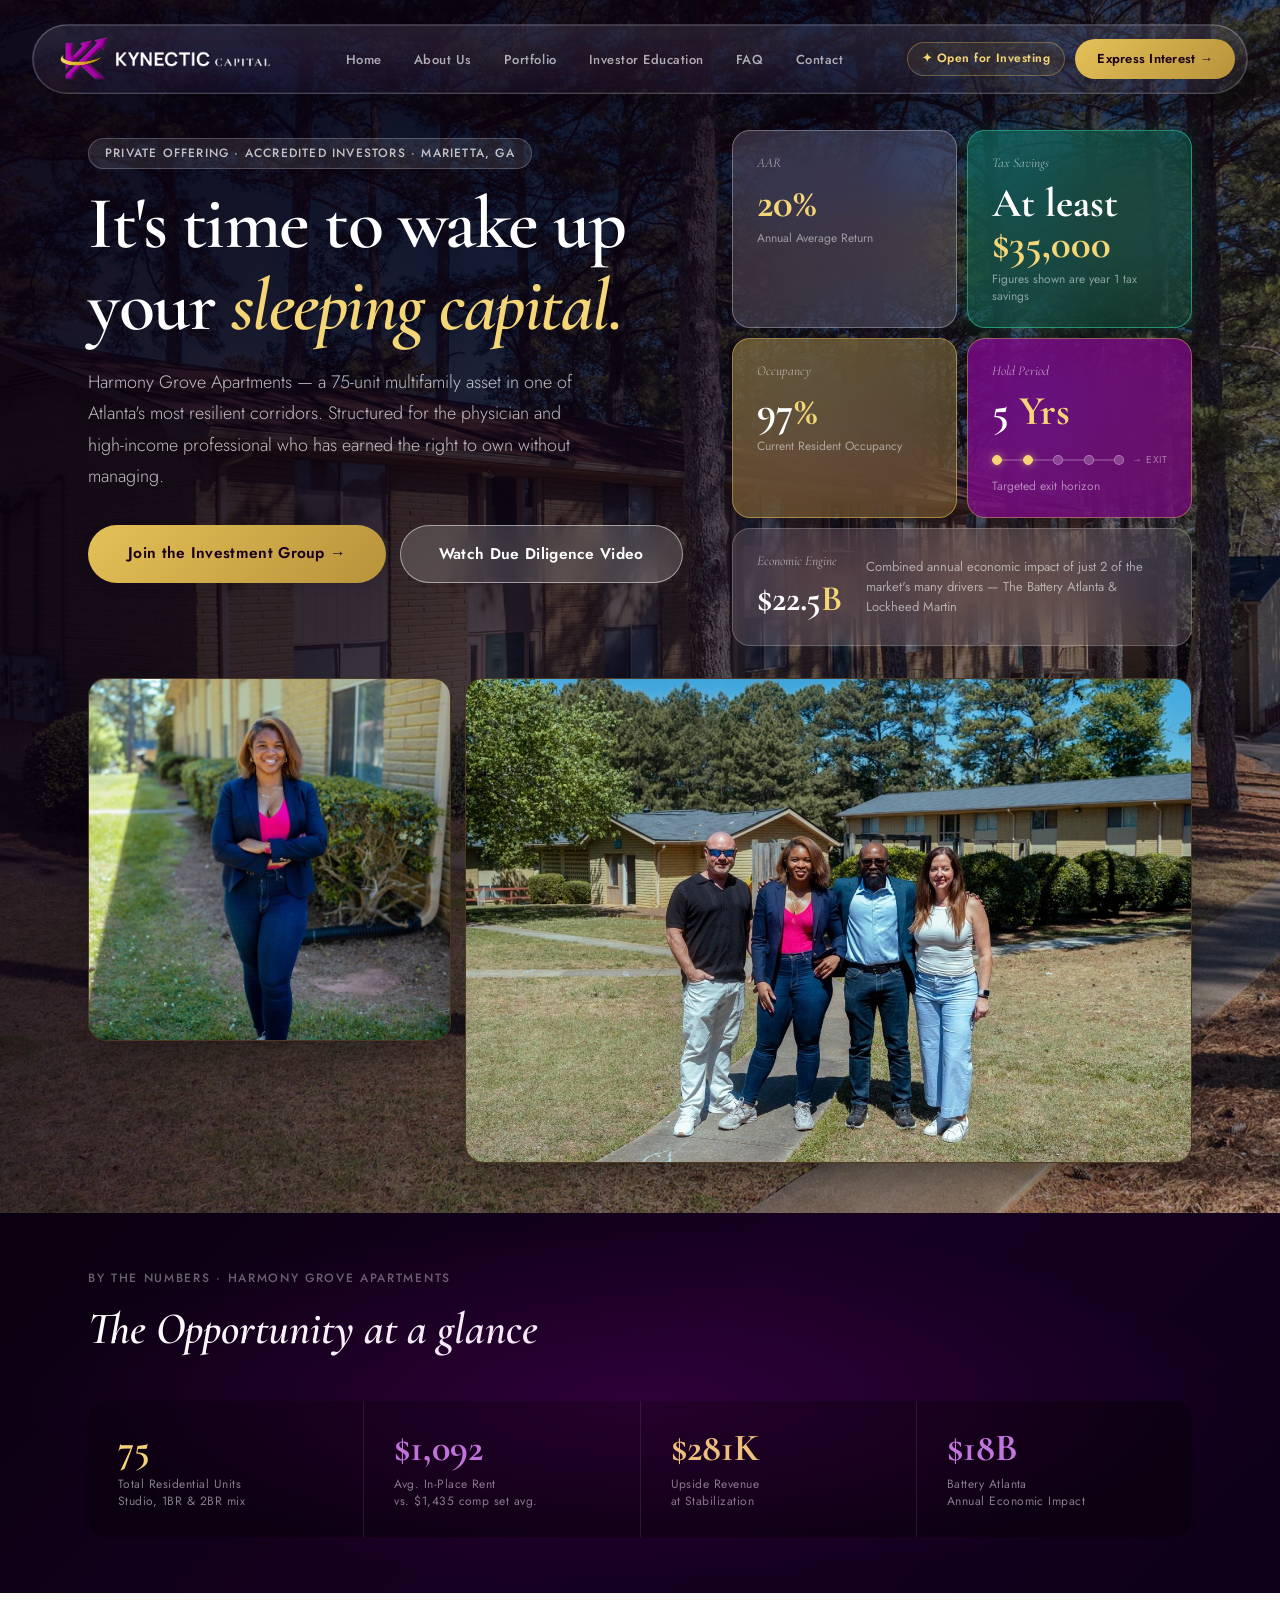
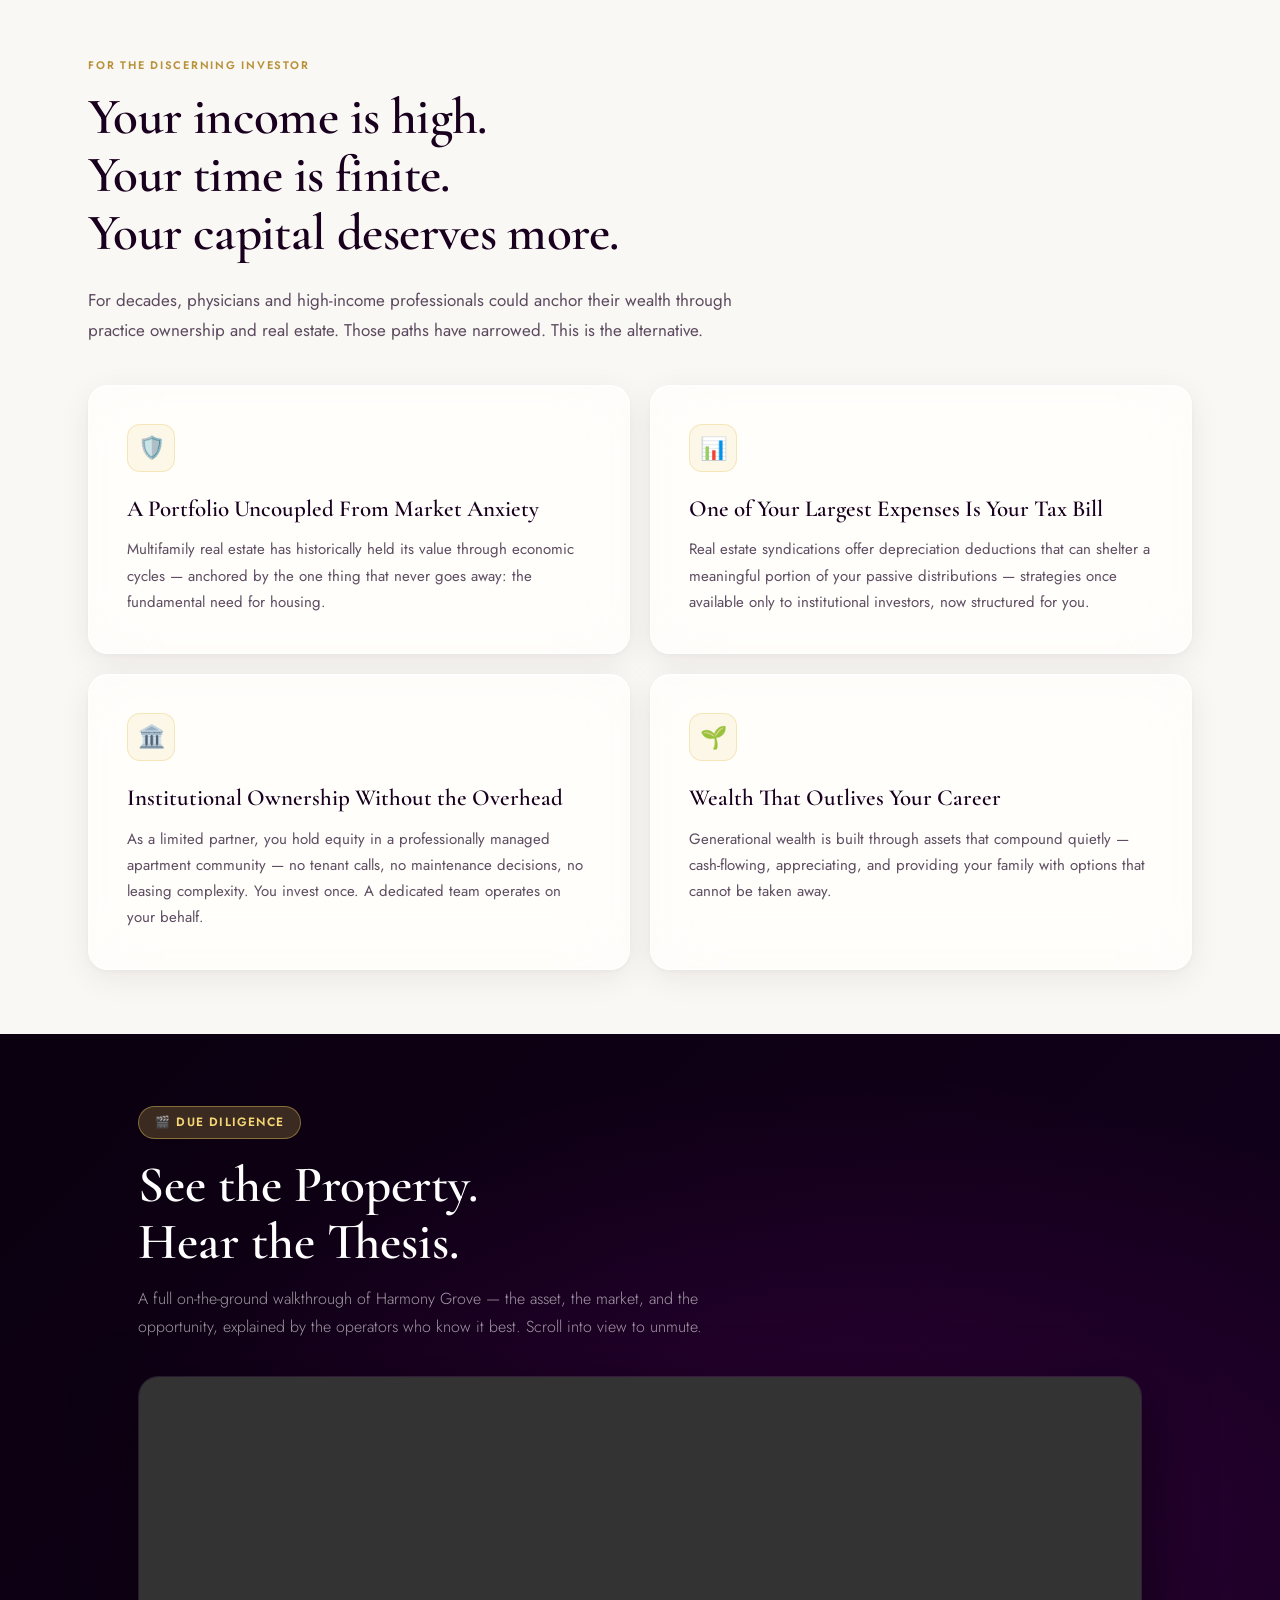
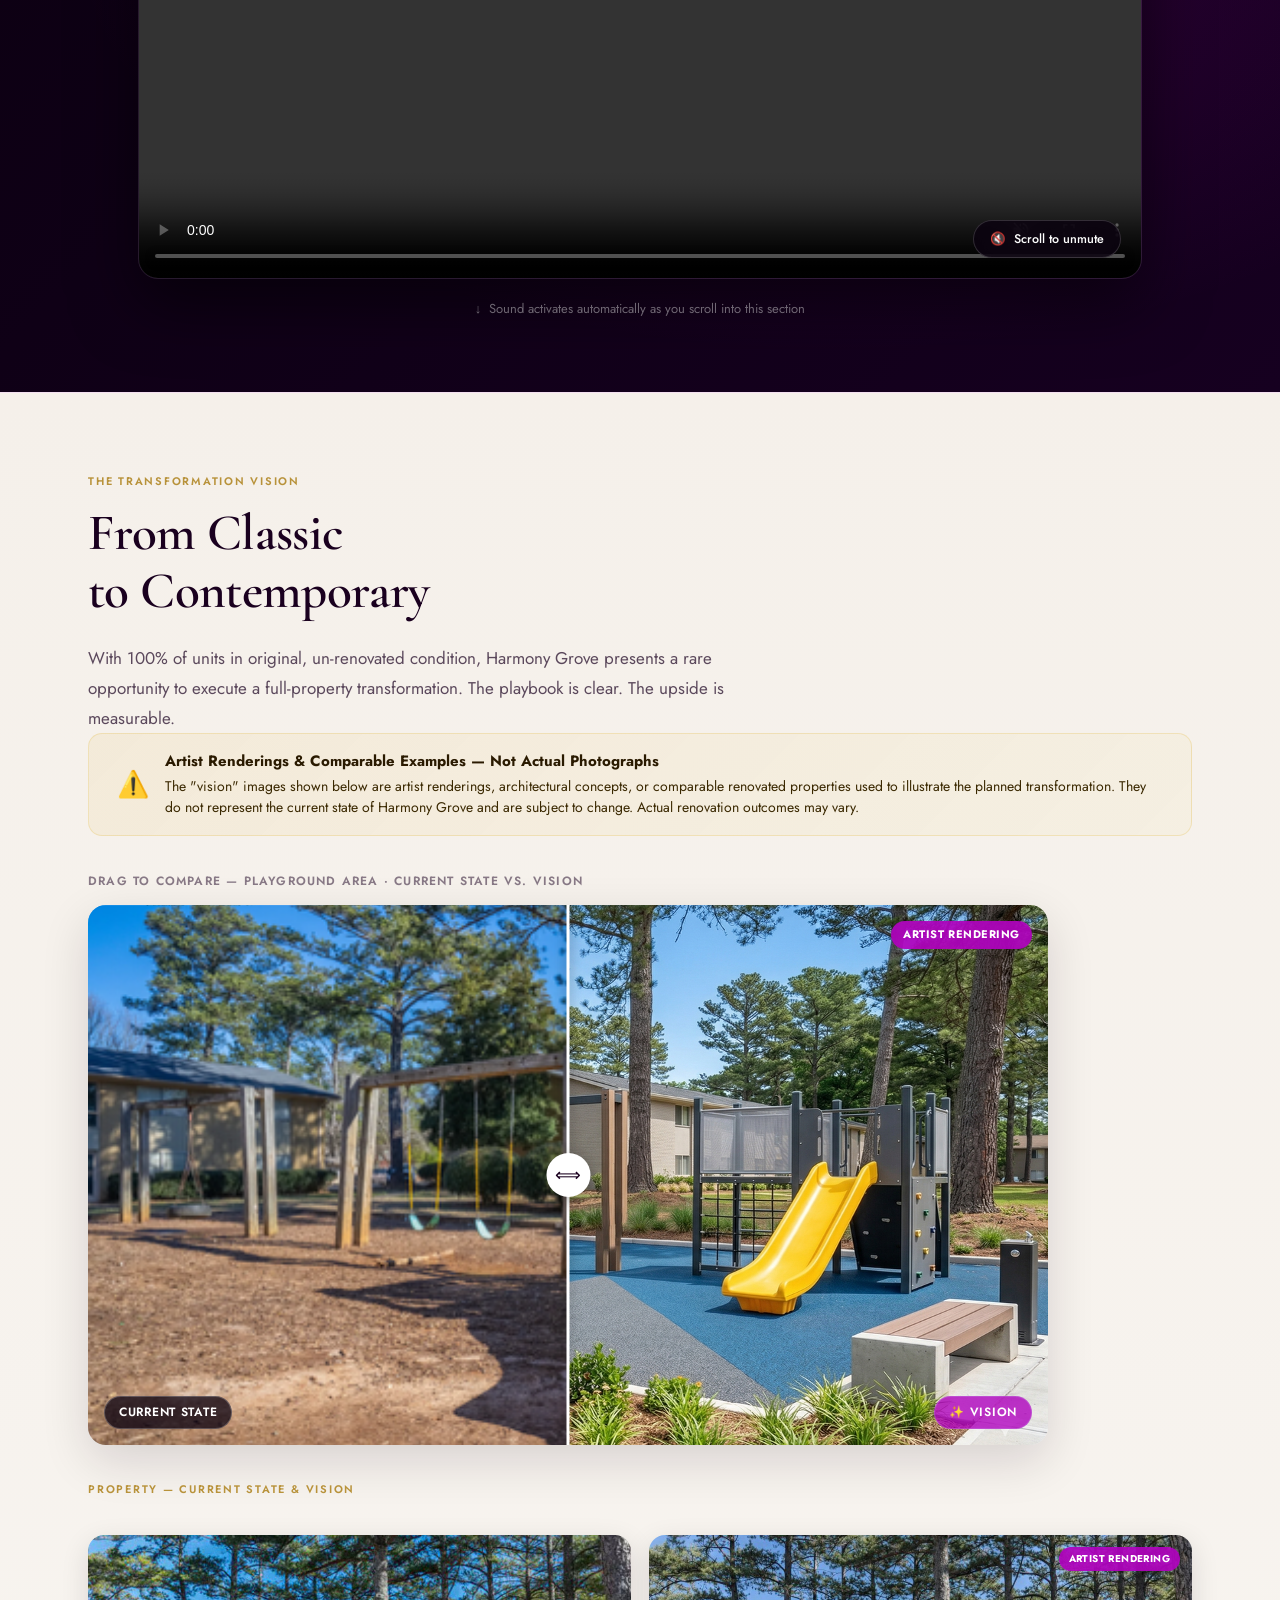
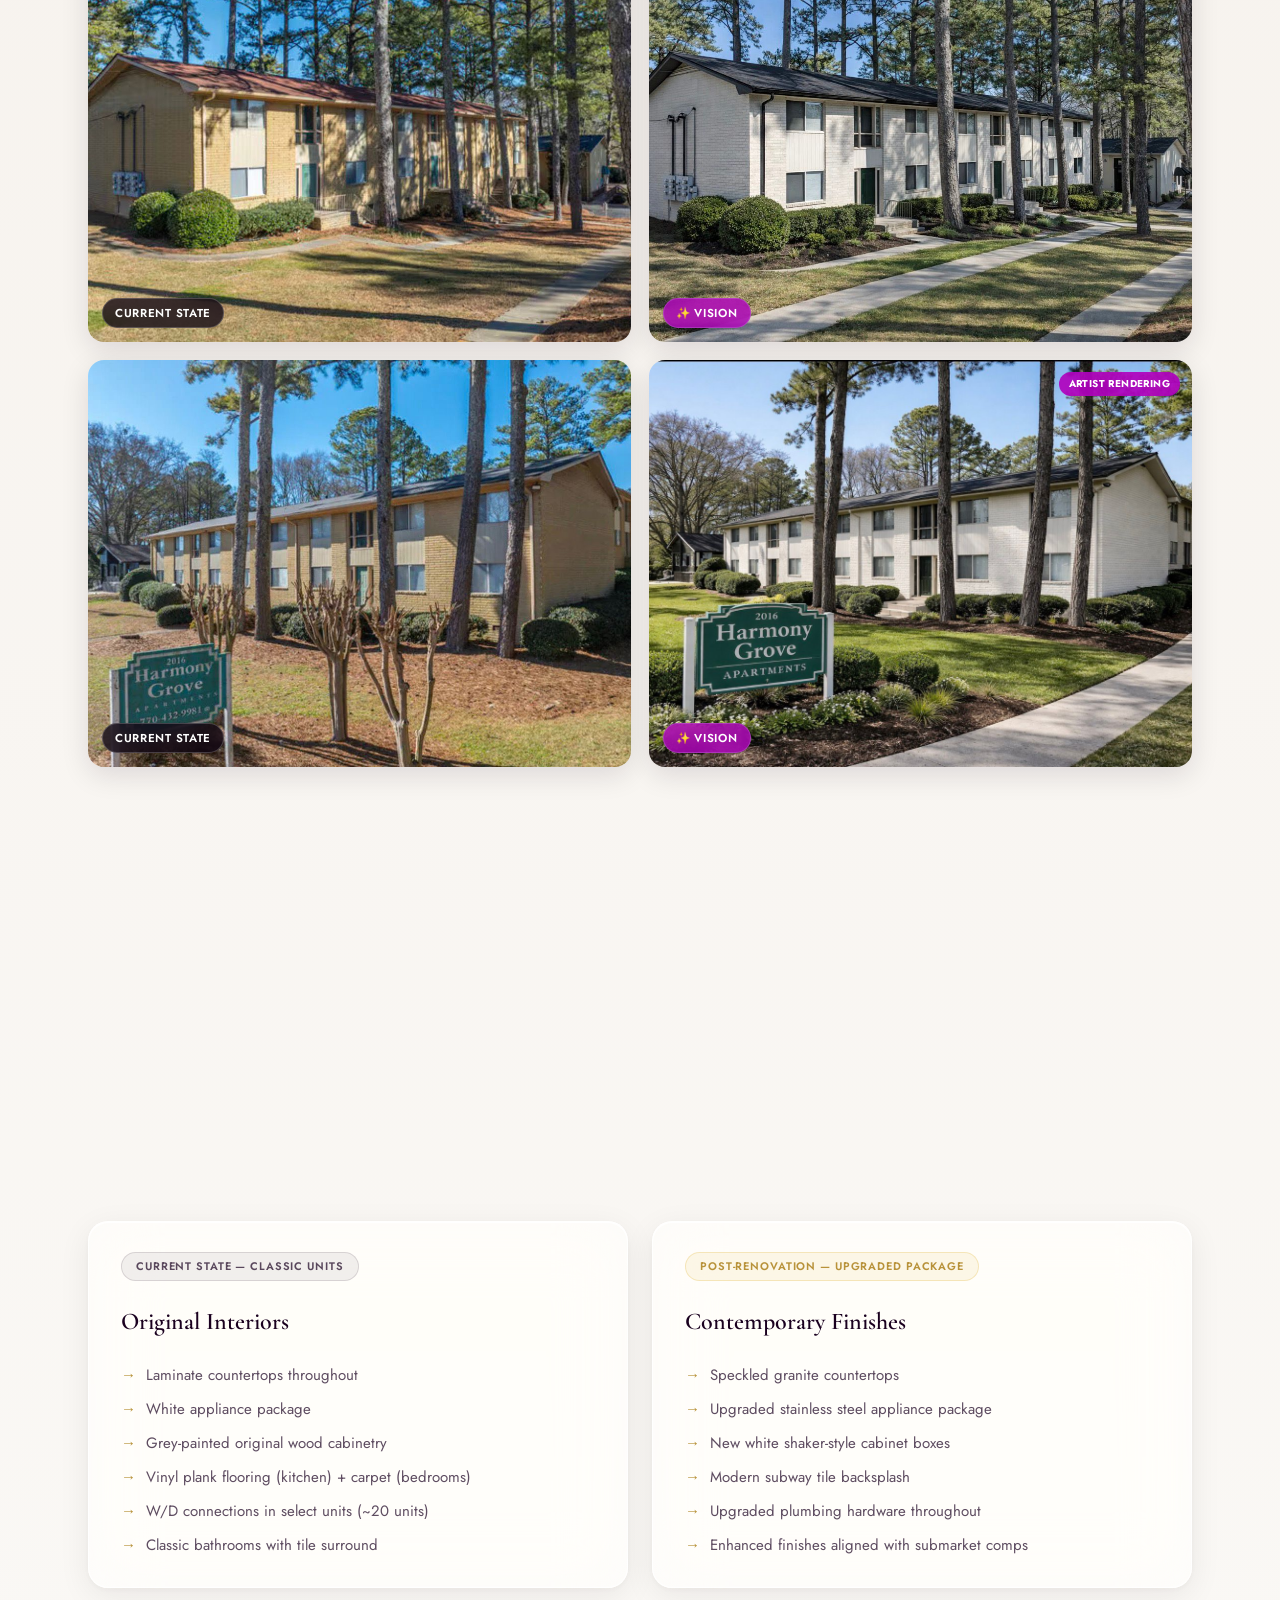
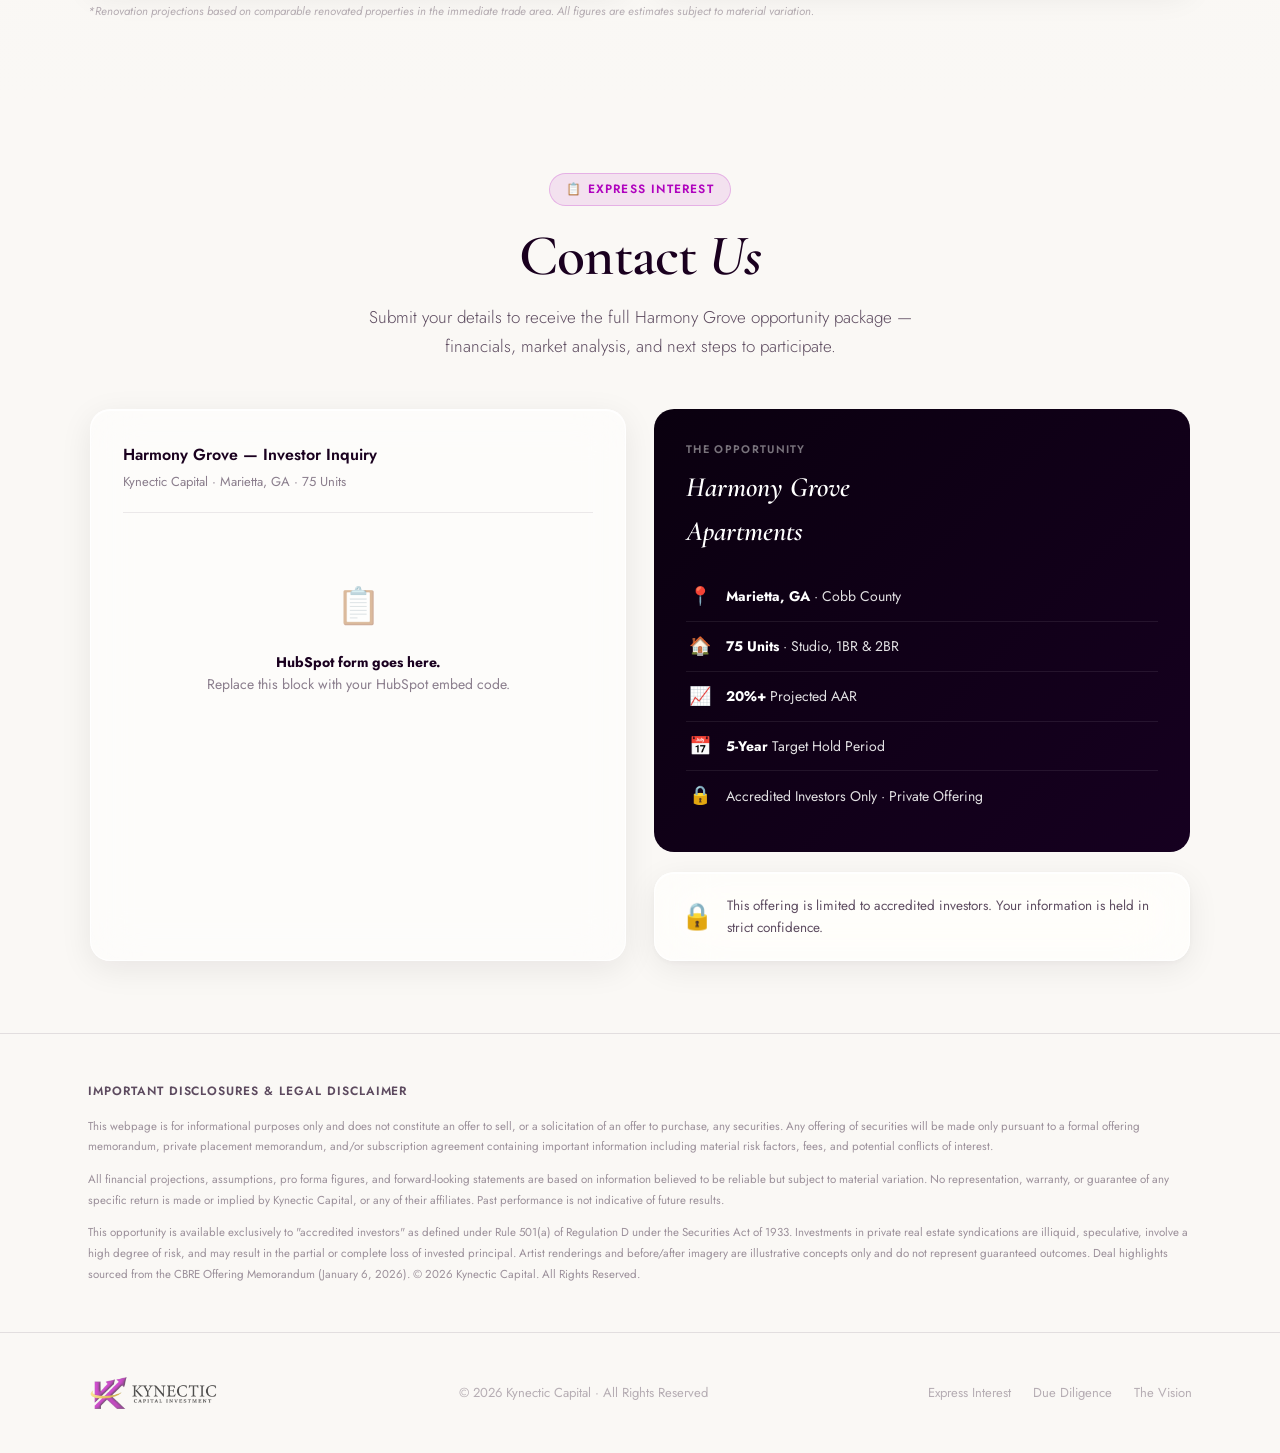
==== commit 64dd8a8d: "White stats labels, HubSpot integrations, new brand purple, logo+video updates" ====
--- a/HarmonyGrove_Kynectic.html
+++ b/HarmonyGrove_Kynectic.html
@@ -15,11 +15,11 @@
             --bg: #faf8f5;
             --bg-sec: #f5f0ea;
             /* Kynectic Purple */
-            --purple: #780090;
-            --deep: #560068;
+            --purple: #B003BE;
+            --deep: #7f0289;
             --purple-light: #9A00B4;
-            --purple-dim: rgba(120,0,144,0.09);
-            --purple-border: rgba(120,0,144,0.22);
+            --purple-dim: rgba(176,3,190,0.09);
+            --purple-border: rgba(176,3,190,0.22);
             /* Kynectic Gold */
             --gold: #e5c158;
             --gold-dk: #b8923a;
@@ -50,7 +50,7 @@
 
         /* ── Ambient orbs ── */
         .amb { position: fixed; border-radius: 50%; pointer-events: none; z-index: 0; filter: blur(90px); }
-        .amb-1 { width:800px;height:800px;top:-10%;right:-5%; background:radial-gradient(circle,rgba(120,0,144,0.08) 0%,transparent 68%); }
+        .amb-1 { width:800px;height:800px;top:-10%;right:-5%; background:radial-gradient(circle,rgba(176,3,190,0.08) 0%,transparent 68%); }
         .amb-2 { width:600px;height:600px;bottom:10%;left:-8%; background:radial-gradient(circle,rgba(229,193,88,0.06) 0%,transparent 68%); }
 
         /* ── NAV ── */
@@ -85,7 +85,7 @@
         .nav-offering-link { font-size:12px; font-weight:600; letter-spacing:0.04em; color:#f5d676; text-decoration:none; padding:6px 14px; border-radius:100px; border:1px solid rgba(229,193,88,0.35); background:rgba(229,193,88,0.08); transition:all .2s; }
         .nav-offering-link:hover { background:rgba(229,193,88,0.16); border-color:rgba(229,193,88,0.55); }
         .nav-cta { display:inline-flex; align-items:center; gap:8px; padding:10px 22px; border-radius:100px; font-size:13px; font-weight:600; letter-spacing:0.02em; text-decoration:none; background:linear-gradient(135deg,#e5c158,#b8923a); color:#1a001f; transition:all .25s; }
-        .nav-cta:hover { transform:translateY(-1px); box-shadow:0 6px 24px rgba(229,193,88,0.40); }
+        .nav-cta:hover { transform:translateY(-1px); box-shadow:0 6px 14px rgba(20,4,32,0.14); }
         .nav-actions { display:flex; gap:10px; align-items:center; }
         @media(max-width:860px){ .nav-links{display:none} }
 
@@ -93,19 +93,19 @@
         .btn { text-decoration:none; display:inline-block; cursor:pointer; font-family:var(--ff-b); letter-spacing:.02em; transition:all .26s ease; border:none; }
         .btn-primary {
             padding:13px 30px; font-size:14px; font-weight:600;
-            background: linear-gradient(135deg, #780090 0%, #560068 100%);
+            background: linear-gradient(135deg, #B003BE 0%, #7f0289 100%);
             color:#fff; border-radius:var(--r-pill);
-            box-shadow: 0 4px 20px rgba(120,0,144,0.38);
-        }
-        .btn-primary:hover { transform:translateY(-2px); box-shadow:0 8px 32px rgba(120,0,144,0.50); filter:brightness(1.07); }
-        .btn-primary-lg { padding:16px 40px; font-size:15.5px; font-weight:600; border-radius:var(--r-pill); background:linear-gradient(135deg,#780090,#560068); color:#fff; box-shadow:0 6px 28px rgba(120,0,144,0.40); }
-        .btn-primary-lg:hover { transform:translateY(-3px); box-shadow:0 12px 40px rgba(120,0,144,0.50); }
+            box-shadow: 0 4px 20px rgba(176,3,190,0.38);
+        }
+        .btn-primary:hover { transform:translateY(-2px); box-shadow:0 8px 32px rgba(176,3,190,0.50); filter:brightness(1.07); }
+        .btn-primary-lg { padding:16px 40px; font-size:15.5px; font-weight:600; border-radius:var(--r-pill); background:linear-gradient(135deg,#B003BE,#7f0289); color:#fff; box-shadow:0 6px 28px rgba(176,3,190,0.40); }
+        .btn-primary-lg:hover { transform:translateY(-3px); box-shadow:0 12px 40px rgba(176,3,190,0.50); }
         .btn-gold-lg {
             padding:16px 40px; font-size:15.5px; font-weight:600; border-radius:var(--r-pill);
             background:linear-gradient(135deg,#e5c158,#b8923a);
-            color:#1a001f; box-shadow:0 6px 28px rgba(229,193,88,0.40);
-        }
-        .btn-gold-lg:hover { transform:translateY(-3px); box-shadow:0 12px 40px rgba(229,193,88,0.50); }
+            color:#1a001f; box-shadow:0 4px 12px rgba(20,4,32,0.12);
+        }
+        .btn-gold-lg:hover { transform:translateY(-3px); box-shadow:0 8px 20px rgba(20,4,32,0.18); }
         .btn-ghost {
             padding:12px 28px; font-size:13.5px; font-weight:500;
             background:rgba(255,255,255,0.75); border:1.5px solid rgba(26,0,31,0.18);
@@ -207,7 +207,7 @@
             border:1px solid rgba(255,255,255,0.30);
         }
         .hb-navy-card {
-            background:linear-gradient(145deg, rgba(120,0,144,0.55), rgba(86,0,104,0.65));
+            background:linear-gradient(145deg, rgba(176,3,190,0.55), rgba(127,2,137,0.65));
             border:1px solid rgba(229,193,88,0.45);
             display:flex; flex-direction:column; justify-content:space-between;
         }
@@ -259,7 +259,7 @@
             background:linear-gradient(135deg,#0a000f,#160020 50%,#0e0018);
             padding:56px 0; position:relative; z-index:1;
         }
-        .stats-dark::before { content:''; position:absolute; inset:0; background:radial-gradient(ellipse at 50% 50%,rgba(120,0,144,0.16) 0%,transparent 68%); pointer-events:none; }
+        .stats-dark::before { content:''; position:absolute; inset:0; background:radial-gradient(ellipse at 50% 50%,rgba(176,3,190,0.16) 0%,transparent 68%); pointer-events:none; }
         .stats-dark-inner { max-width:1200px; margin:0 auto; padding:0 48px; }
         .stats-dark-top { font-size:12px; font-weight:500; letter-spacing:.14em; text-transform:uppercase; color:rgba(255,255,255,0.38); margin-bottom:6px; }
         .stats-dark-title { font-family:var(--ff-d); font-size:clamp(28px,3.5vw,46px); font-weight:600; color:#fff; margin-bottom:36px; font-style:italic; }
@@ -293,7 +293,7 @@
         .gc:hover {
             background:rgba(255,255,255,0.70);
             transform:translateY(-5px);
-            box-shadow:0 20px 52px rgba(120,0,144,0.10),0 6px 16px rgba(26,0,31,0.06),inset 0 1px 0 rgba(255,255,255,0.98);
+            box-shadow:0 20px 52px rgba(176,3,190,0.10),0 6px 16px rgba(26,0,31,0.06),inset 0 1px 0 rgba(255,255,255,0.98);
         }
 
         /* ── WHY SECTION ── */
@@ -324,7 +324,7 @@
 
         /* ── DUE DILIGENCE VIDEO ── */
         .dd-section { padding:72px 0; background:linear-gradient(135deg,#0a000f,#160020); overflow:hidden; position:relative; z-index:1; }
-        .dd-section::before { content:''; position:absolute; inset:0; background:radial-gradient(ellipse at 65% 50%,rgba(120,0,144,0.18) 0%,transparent 65%); pointer-events:none; }
+        .dd-section::before { content:''; position:absolute; inset:0; background:radial-gradient(ellipse at 65% 50%,rgba(176,3,190,0.18) 0%,transparent 65%); pointer-events:none; }
         .dd-inner { max-width:1100px; margin:0 auto; padding:0 48px; }
         .dd-tag { display:inline-flex; align-items:center; gap:8px; padding:6px 16px; background:rgba(229,193,88,0.22); border:1px solid rgba(229,193,88,0.45); border-radius:var(--r-pill); font-size:12px; font-weight:600; letter-spacing:.10em; text-transform:uppercase; color:#f5d676; margin-bottom:18px; }
         .dd-title { font-family:var(--ff-d); font-size:clamp(32px,4vw,52px); font-weight:600; color:#fff; margin-bottom:14px; line-height:1.12; }
@@ -332,11 +332,11 @@
         .dd-video-wrap { position:relative; border-radius:20px; overflow:hidden; box-shadow:0 24px 64px rgba(0,0,0,0.55); border:1px solid rgba(255,255,255,0.10); }
         .dd-video-wrap video { width:100%; display:block; }
         .dd-sound-indicator { position:absolute; bottom:20px; right:20px; display:flex; align-items:center; gap:8px; padding:8px 16px; border-radius:var(--r-pill); background:rgba(10,0,15,0.75); border:1px solid rgba(255,255,255,0.16); backdrop-filter:blur(12px); font-size:12.5px; font-weight:500; color:#fff; transition:all .4s ease; }
-        .dd-sound-indicator.sound-on { background:rgba(120,0,144,0.75); border-color:rgba(196,125,224,0.45); }
+        .dd-sound-indicator.sound-on { background:rgba(176,3,190,0.75); border-color:rgba(196,125,224,0.45); }
         .scroll-hint { margin-top:20px; display:flex; align-items:center; gap:8px; font-size:13px; color:rgba(255,255,255,0.40); justify-content:center; }
 
         /* ── BEFORE / AFTER ── */
-        .ba-section { padding:80px 0; position:relative; z-index:1; background:linear-gradient(180deg,var(--bg-sec) 0%,var(--bg) 100%); border-top:1px solid rgba(120,0,144,0.10); }
+        .ba-section { padding:80px 0; position:relative; z-index:1; background:linear-gradient(180deg,var(--bg-sec) 0%,var(--bg) 100%); border-top:1px solid rgba(176,3,190,0.10); }
         .ba-alert-bar { width:100%; padding:16px 28px; margin-bottom:36px; background:linear-gradient(135deg,rgba(229,193,88,0.12),rgba(245,214,118,0.08)); border:1.5px solid rgba(229,193,88,0.30); border-radius:14px; display:flex; align-items:center; gap:16px; }
         .ba-alert-icon { font-size:26px; flex-shrink:0; }
         .ba-alert-text { font-size:14px; color:#3a2800; line-height:1.55; }
@@ -351,16 +351,16 @@
         .ba-divider-btn { position:absolute; top:50%; left:50%; transform:translate(-50%,-50%); width:44px; height:44px; background:#fff; border-radius:50%; display:flex; align-items:center; justify-content:center; font-size:18px; box-shadow:0 4px 16px rgba(0,0,0,0.30); pointer-events:none; }
         .ba-label-before,.ba-label-after { position:absolute; bottom:16px; padding:6px 14px; border-radius:var(--r-pill); font-size:12px; font-weight:600; letter-spacing:.06em; text-transform:uppercase; }
         .ba-label-before { left:16px; background:rgba(10,0,15,0.75); color:#fff; border:1px solid rgba(255,255,255,0.22); }
-        .ba-label-after { right:16px; background:rgba(120,0,144,0.80); color:#fff; border:1px solid rgba(196,125,224,0.40); }
-        .rendering-badge { position:absolute; top:16px; right:16px; padding:5px 12px; background:rgba(120,0,144,0.92); border-radius:var(--r-pill); font-size:11px; font-weight:700; color:#fff; letter-spacing:.05em; text-transform:uppercase; }
+        .ba-label-after { right:16px; background:rgba(176,3,190,0.80); color:#fff; border:1px solid rgba(196,125,224,0.40); }
+        .rendering-badge { position:absolute; top:16px; right:16px; padding:5px 12px; background:rgba(176,3,190,0.92); border-radius:var(--r-pill); font-size:11px; font-weight:700; color:#fff; letter-spacing:.05em; text-transform:uppercase; }
         .ba-grid { display:grid; grid-template-columns:1fr 1fr; gap:18px; margin-top:36px; }
         .ba-grid-item { position:relative; border-radius:16px; overflow:hidden; aspect-ratio:4/3; box-shadow:0 8px 28px rgba(26,0,31,0.12); }
         .ba-grid-item img { width:100%; height:100%; object-fit:cover; transition:transform .5s ease; }
         .ba-grid-item:hover img { transform:scale(1.04); }
         .ba-item-tag { position:absolute; bottom:14px; left:14px; padding:5px 12px; border-radius:var(--r-pill); font-size:11.5px; font-weight:600; letter-spacing:.06em; text-transform:uppercase; backdrop-filter:blur(8px); }
         .ba-item-tag.current { background:rgba(10,0,15,0.75); color:#fff; border:1px solid rgba(255,255,255,0.20); }
-        .ba-item-tag.rendering { background:rgba(120,0,144,0.82); color:#fff; border:1px solid rgba(196,125,224,0.35); }
-        .ba-rend-overlay { position:absolute; top:12px; right:12px; padding:4px 10px; background:rgba(120,0,144,0.92); border-radius:var(--r-pill); font-size:10px; font-weight:700; color:#fff; letter-spacing:.04em; text-transform:uppercase; }
+        .ba-item-tag.rendering { background:rgba(176,3,190,0.82); color:#fff; border:1px solid rgba(196,125,224,0.35); }
+        .ba-rend-overlay { position:absolute; top:12px; right:12px; padding:4px 10px; background:rgba(176,3,190,0.92); border-radius:var(--r-pill); font-size:10px; font-weight:700; color:#fff; letter-spacing:.04em; text-transform:uppercase; }
 
         /* ── VALUE-ADD ── */
         .reno-grid { display:grid; grid-template-columns:1fr 1fr; gap:24px; margin-top:36px; }
@@ -401,7 +401,7 @@
             font-family:var(--ff-b) !important;
         }
         .hs-embed-wrap .hs-button {
-            background:linear-gradient(135deg,#780090,#560068) !important;
+            background:linear-gradient(135deg,#B003BE,#7f0289) !important;
             border-radius:var(--r-pill) !important;
             font-family:var(--ff-b) !important;
             letter-spacing:.02em !important;
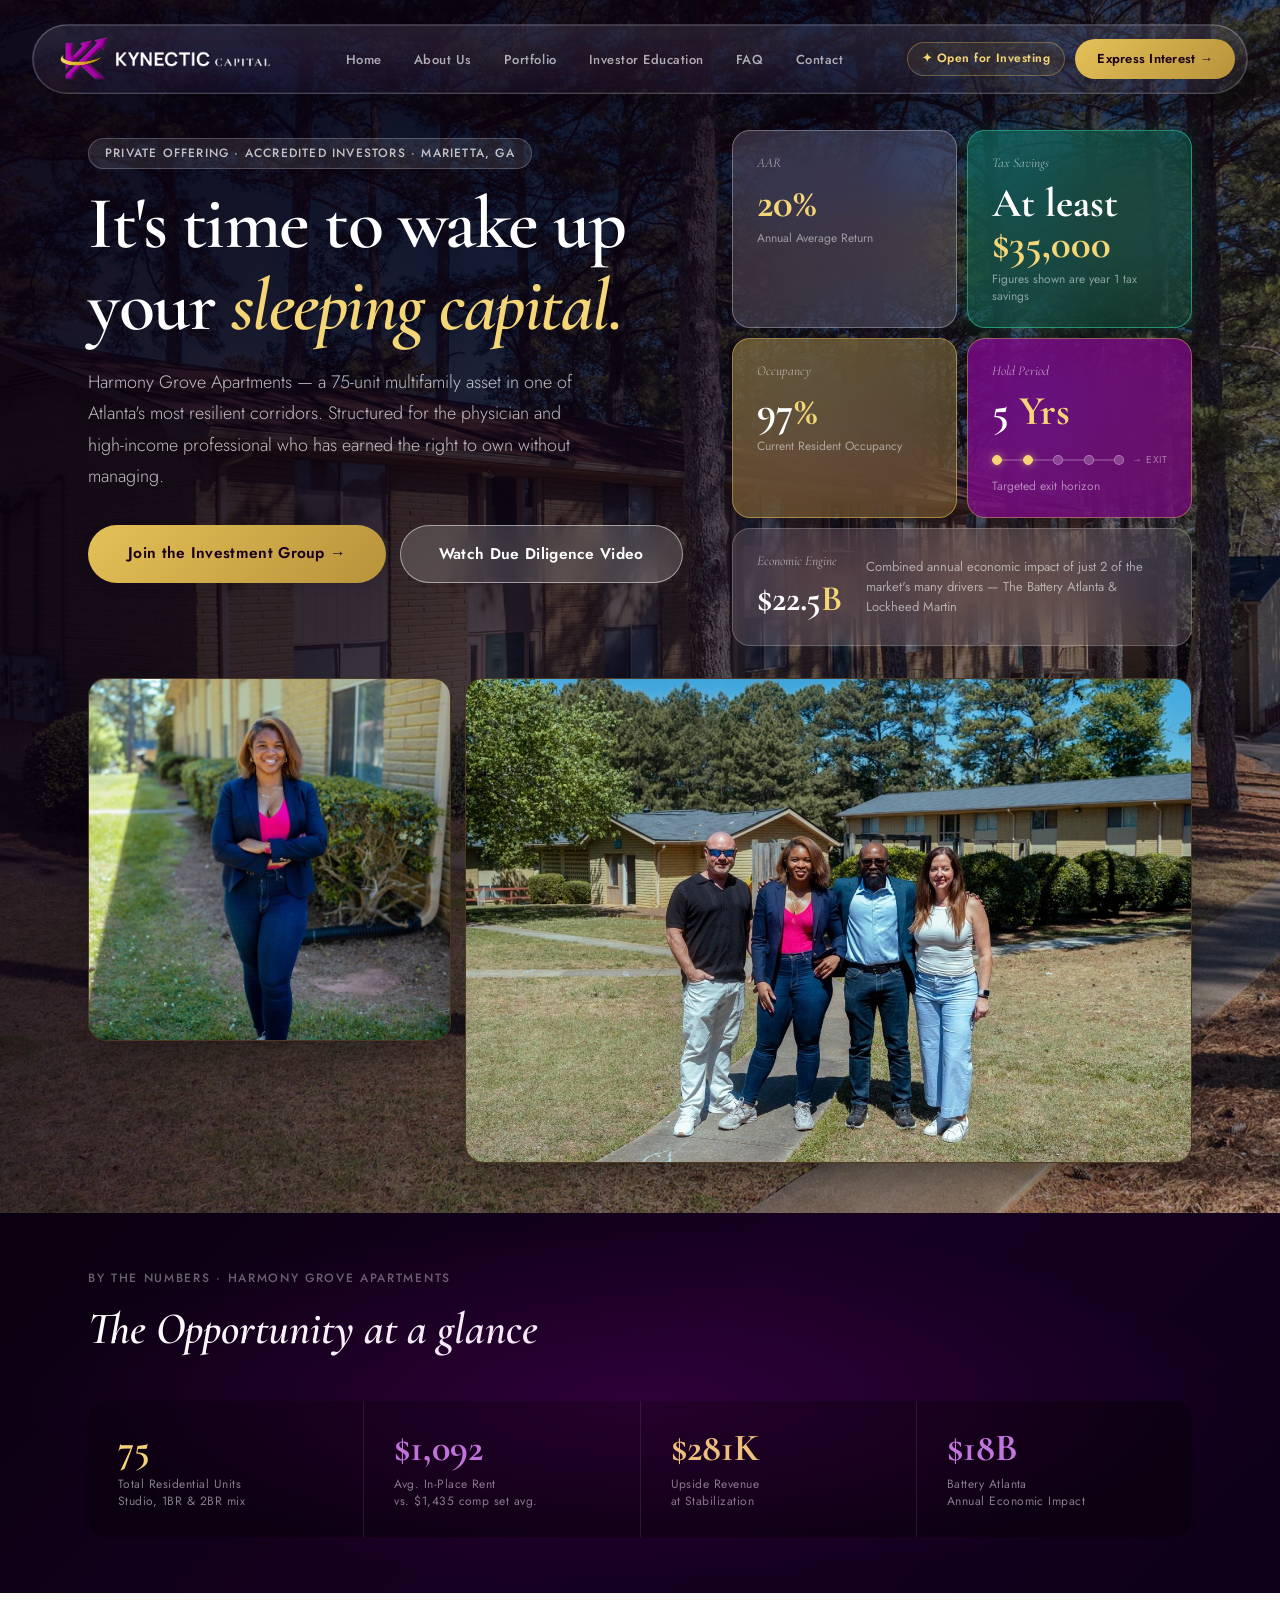
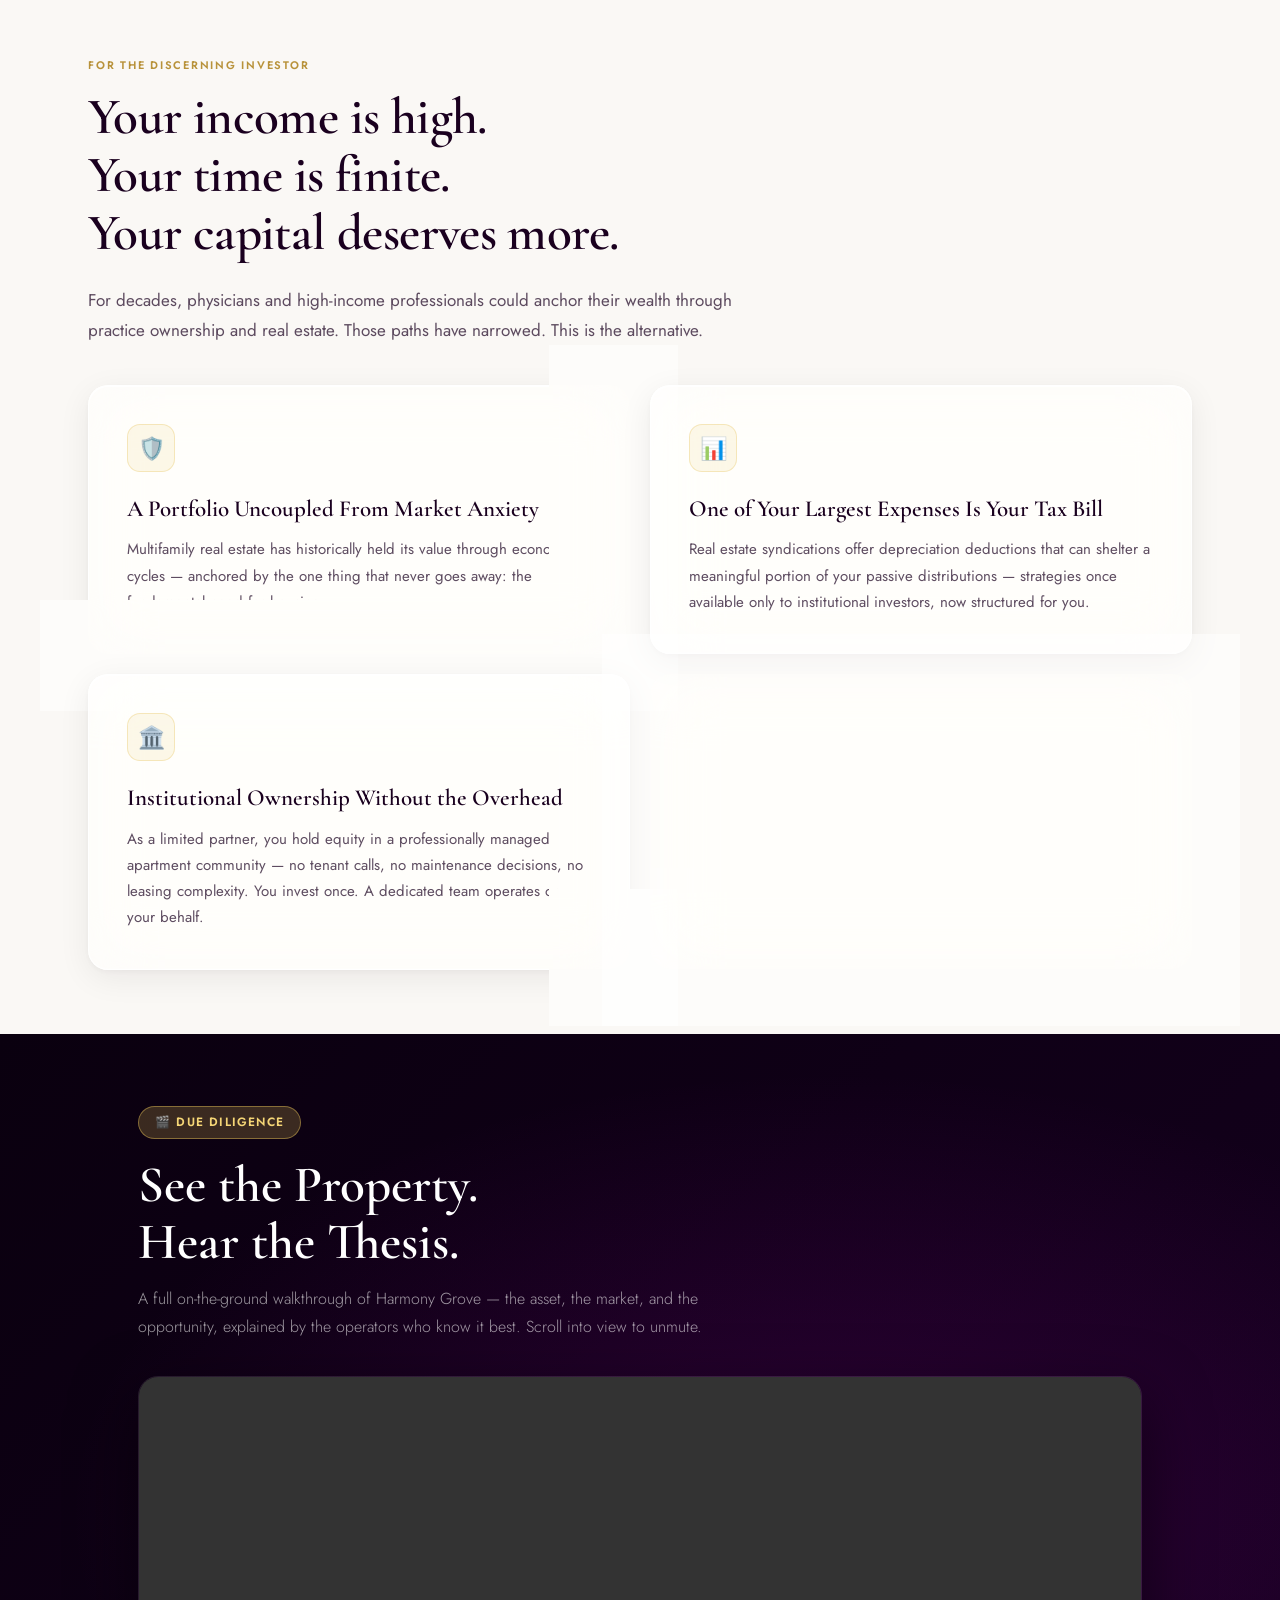
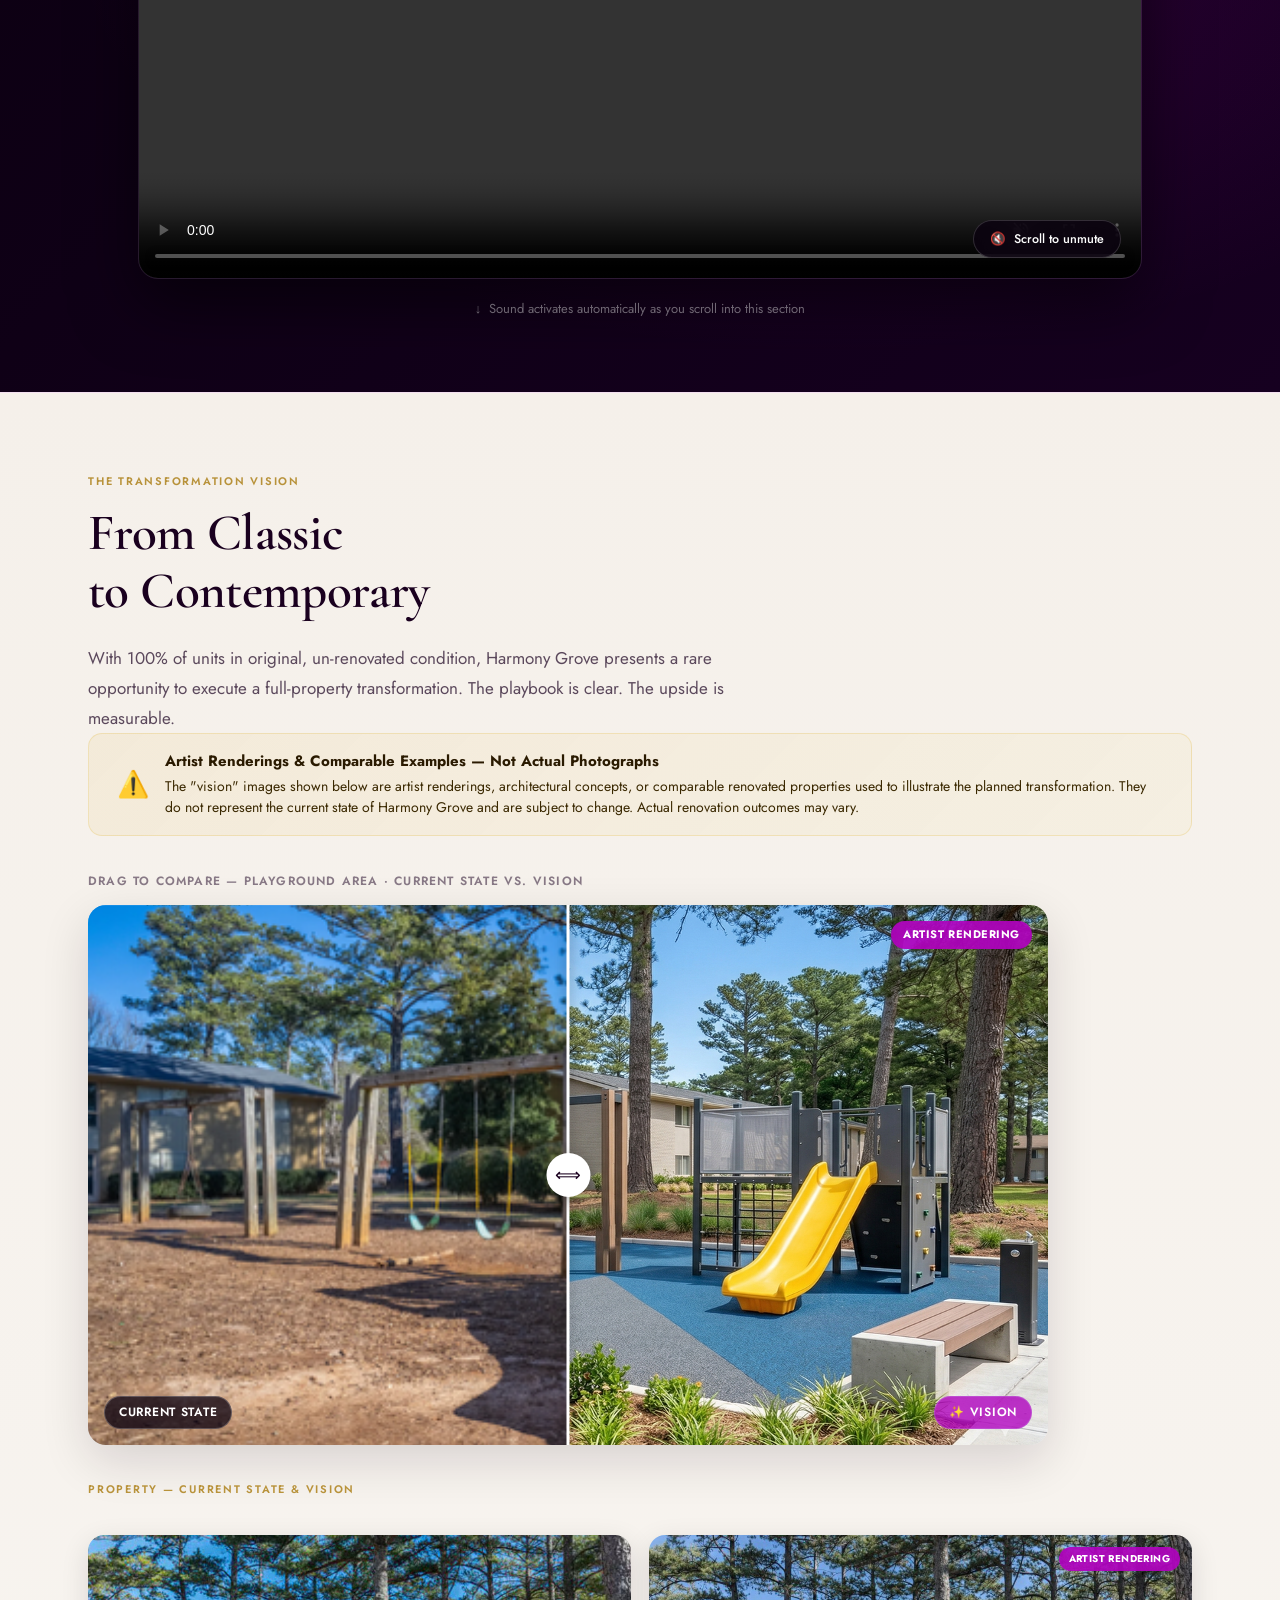
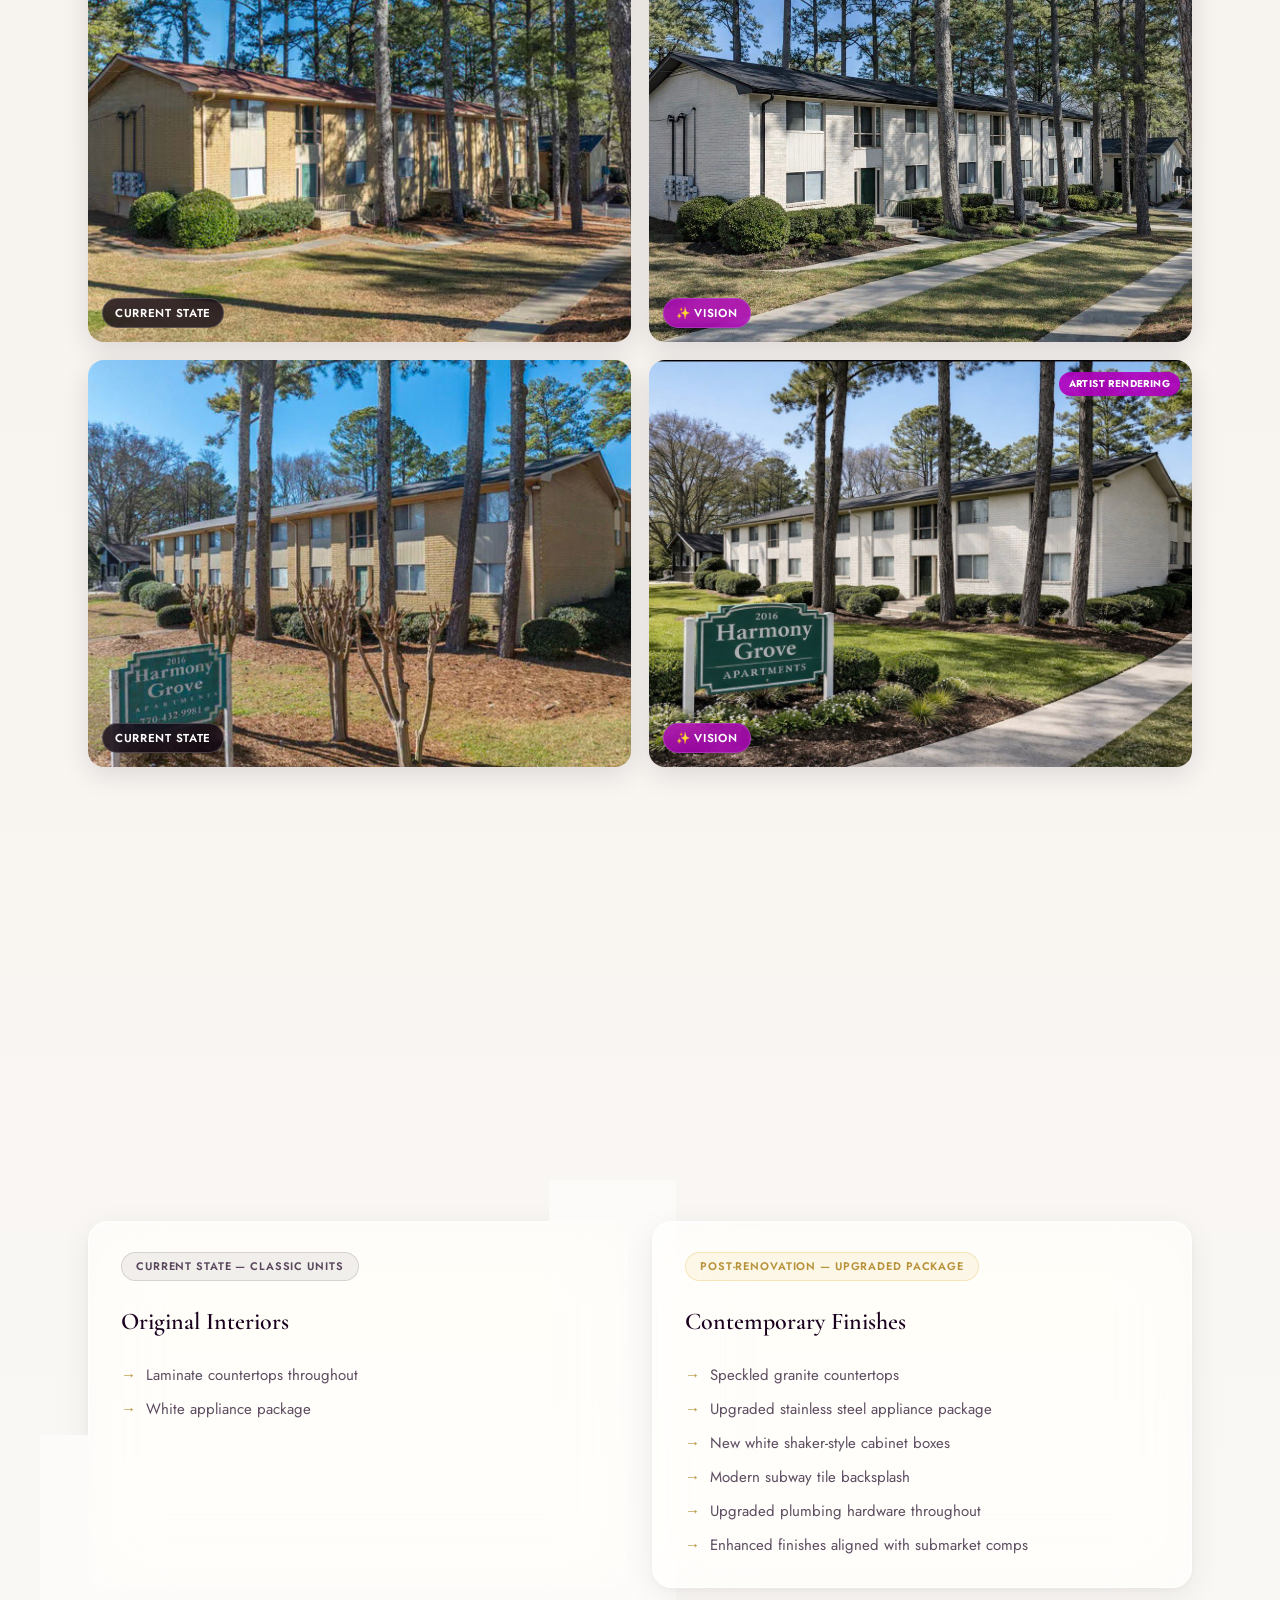
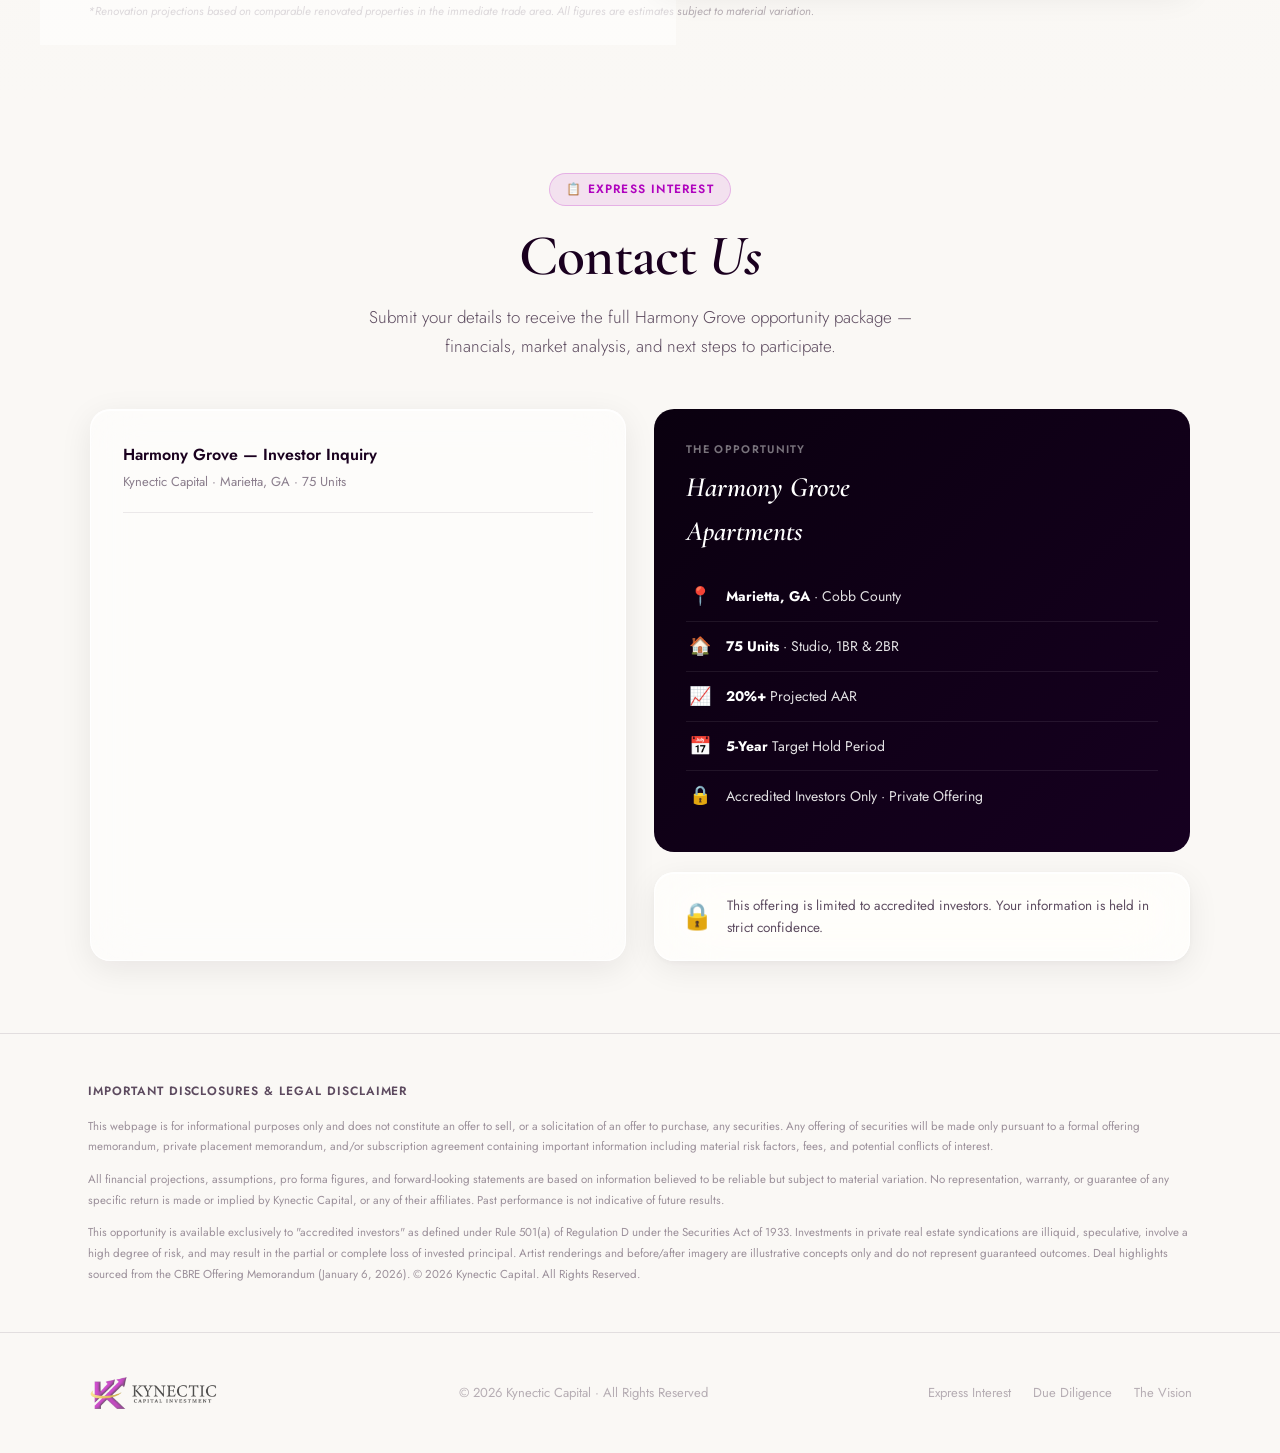
==== commit 66c3a5b9: "Remove Request the deck CTAs; embed HubSpot form on Harmony Grove" ====
--- a/HarmonyGrove_Kynectic.html
+++ b/HarmonyGrove_Kynectic.html
@@ -759,26 +759,9 @@
                     <div class="hs-embed-sub">Kynectic Capital · Marietta, GA · 75 Units</div>
                 </div>
 
-                <!-- ╔══════════════════════════════════════════════╗
-                     ║  HUBSPOT FORM EMBED — REPLACE THIS BLOCK     ║
-                     ║                                              ║
-                     ║  1. Add this script to <head>:               ║
-                     ║     <script src="//js.hsforms.net/forms/     ║
-                     ║     embed/v2.js"></script>                   ║
-                     ║                                              ║
-                     ║  2. Replace the block below with:            ║
-                     ║     <script>                                 ║
-                     ║       hbspt.forms.create({                   ║
-                     ║         region: "na1",                       ║
-                     ║         portalId: "YOUR_PORTAL_ID",          ║
-                     ║         formId: "YOUR_FORM_ID"               ║
-                     ║       });                                    ║
-                     ║     </script>                                ║
-                     ╚══════════════════════════════════════════════╝ -->
-                <div style="padding:40px 24px;text-align:center;color:var(--t50);">
-                    <div style="font-size:36px;margin-bottom:16px;">📋</div>
-                    <p style="font-size:14px;line-height:1.6;"><strong style="color:var(--text);">HubSpot form goes here.</strong><br>Replace this block with your HubSpot embed code.</p>
-                </div>
+                <!-- HubSpot Form Embed -->
+                <script src="https://js-na2.hsforms.net/forms/embed/245594548.js" defer></script>
+                <div class="hs-form-frame" data-region="na2" data-form-id="61a25393-f1ec-4a8a-8ab8-f650a18aa3c5" data-portal-id="245594548"></div>
             </div>
 
             <!-- Deal Details -->
